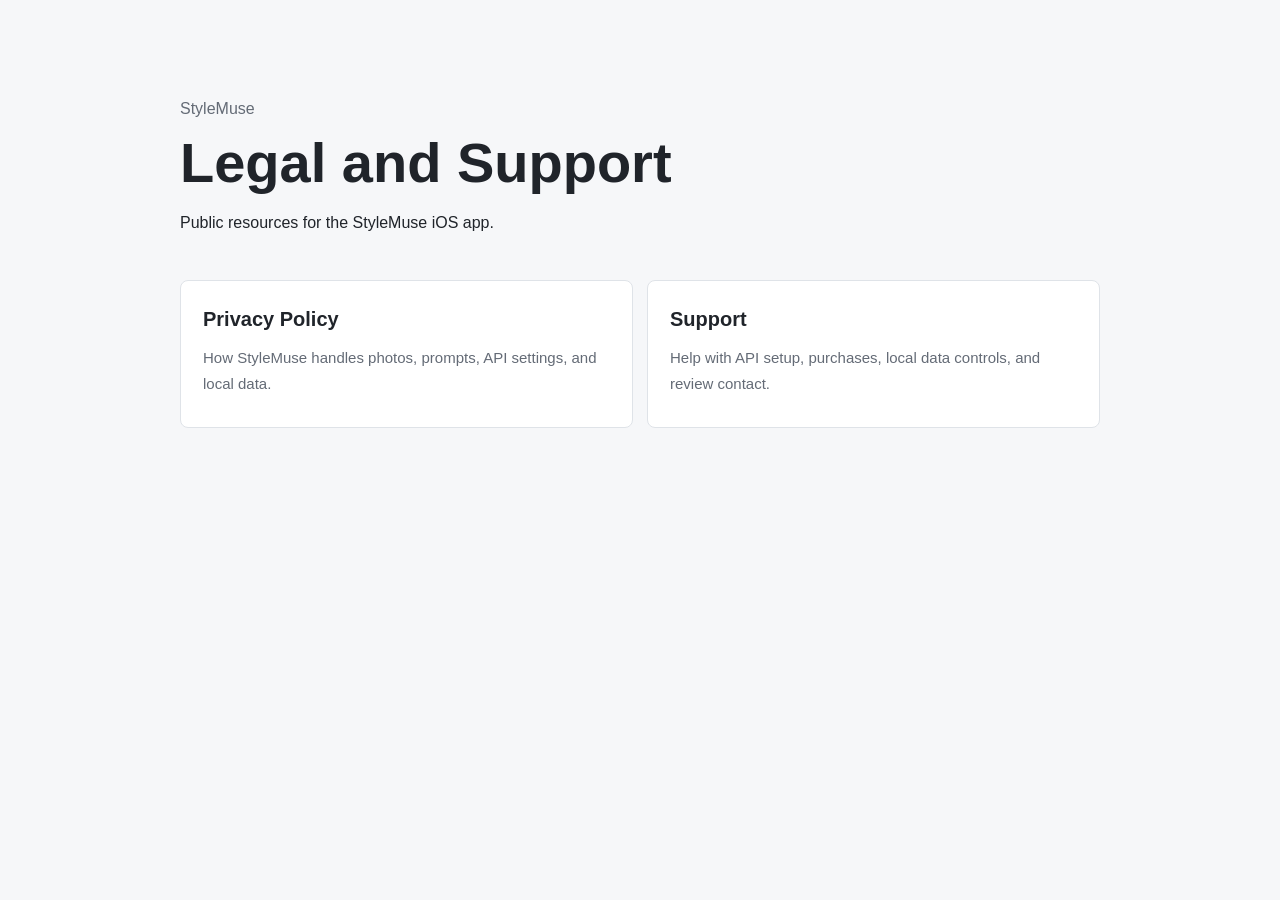
==== index.html @ c65fdc25 "Add StyleMuse legal pages" ====
<!doctype html>
<html lang="en">
<head>
  <meta charset="utf-8">
  <meta name="viewport" content="width=device-width, initial-scale=1">
  <title>StyleMuse</title>
  <link rel="stylesheet" href="style.css">
</head>
<body>
  <main class="page">
    <header class="hero">
      <p class="eyebrow">StyleMuse</p>
      <h1>Legal and Support</h1>
      <p>Public resources for the StyleMuse iOS app.</p>
    </header>
    <section class="links" aria-label="Resources">
      <a class="resource" href="privacy.html">
        <span>Privacy Policy</span>
        <small>How StyleMuse handles photos, prompts, API settings, and local data.</small>
      </a>
      <a class="resource" href="support.html">
        <span>Support</span>
        <small>Help with API setup, purchases, local data controls, and review contact.</small>
      </a>
    </section>
  </main>
</body>
</html>
---- style.css ----
:root {
  color-scheme: light;
  --bg: #f6f7f9;
  --panel: #ffffff;
  --text: #20242a;
  --muted: #646b76;
  --line: #dfe3e8;
  --accent: #0b6e69;
  --accent-strong: #07524e;
}

* {
  box-sizing: border-box;
}

body {
  margin: 0;
  background: var(--bg);
  color: var(--text);
  font-family: -apple-system, BlinkMacSystemFont, "Segoe UI", sans-serif;
  line-height: 1.6;
}

a {
  color: var(--accent);
}

.page {
  width: min(920px, calc(100% - 32px));
  margin: 0 auto;
  padding: 48px 0 72px;
}

.hero {
  padding: 48px 0 28px;
}

.eyebrow,
.updated {
  color: var(--muted);
  margin: 0 0 12px;
}

h1 {
  font-size: clamp(34px, 6vw, 56px);
  line-height: 1.05;
  margin: 0 0 18px;
  letter-spacing: 0;
}

h2 {
  font-size: 22px;
  margin: 34px 0 10px;
  letter-spacing: 0;
}

.links {
  display: grid;
  gap: 14px;
  grid-template-columns: repeat(auto-fit, minmax(260px, 1fr));
}

.resource {
  display: block;
  min-height: 148px;
  padding: 22px;
  border: 1px solid var(--line);
  border-radius: 8px;
  background: var(--panel);
  text-decoration: none;
}

.resource span {
  display: block;
  color: var(--text);
  font-size: 20px;
  font-weight: 700;
  margin-bottom: 10px;
}

.resource small {
  color: var(--muted);
  font-size: 15px;
}

.prose {
  max-width: 780px;
}

.prose p,
.prose li {
  font-size: 17px;
}

.topnav {
  display: flex;
  justify-content: space-between;
  gap: 16px;
  padding-bottom: 34px;
}

.button {
  display: inline-block;
  border-radius: 6px;
  background: var(--accent);
  color: #ffffff;
  padding: 10px 14px;
  text-decoration: none;
}

.button:hover {
  background: var(--accent-strong);
}

@media (max-width: 620px) {
  .page {
    width: min(100% - 24px, 920px);
    padding-top: 28px;
  }

  .topnav {
    align-items: flex-start;
    flex-direction: column;
    padding-bottom: 24px;
  }
}
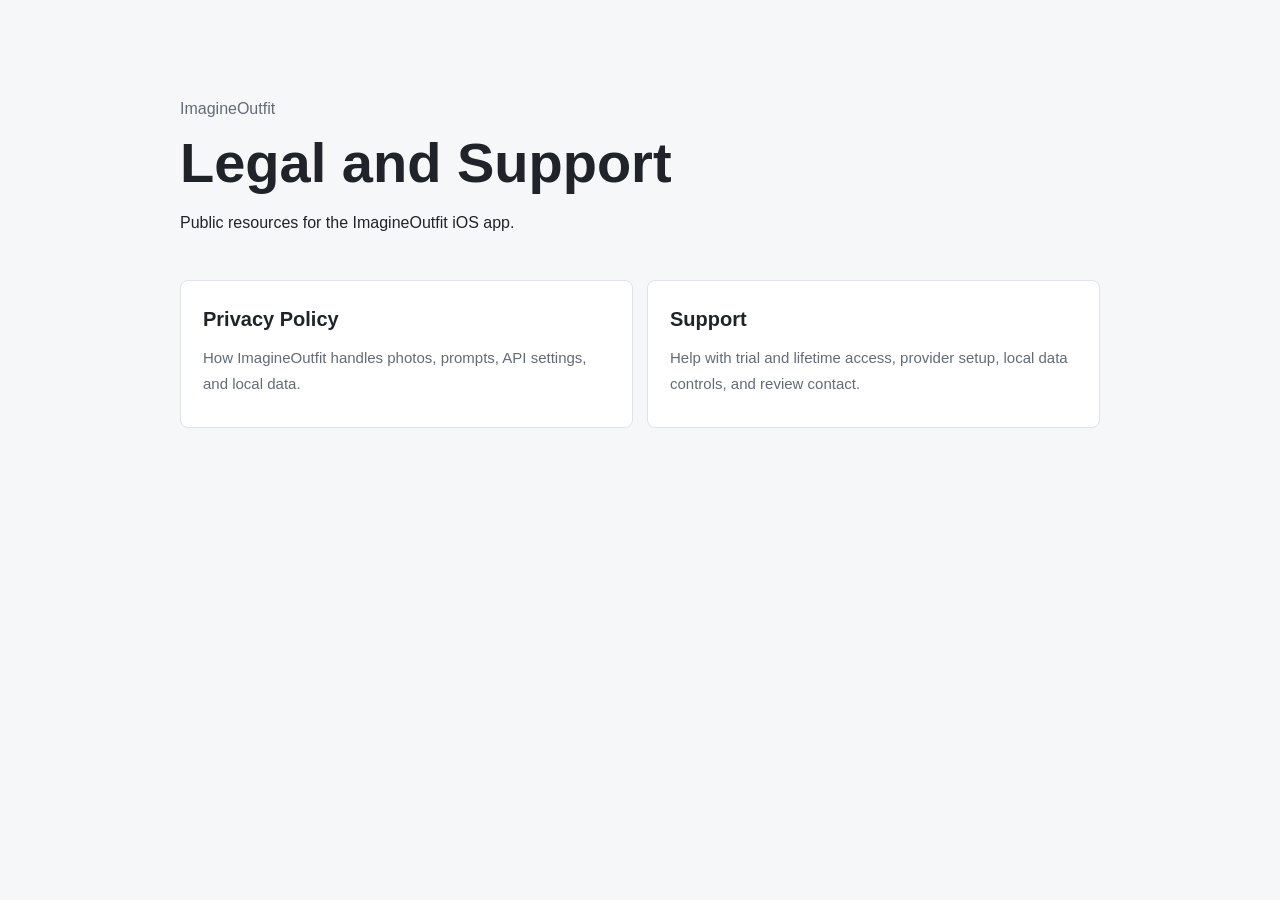
==== commit b80901e7: "Update ImagineOutfit trial and privacy terms" ====
--- a/index.html
+++ b/index.html
@@ -3,24 +3,24 @@
 <head>
   <meta charset="utf-8">
   <meta name="viewport" content="width=device-width, initial-scale=1">
-  <title>StyleMuse</title>
+  <title>ImagineOutfit</title>
   <link rel="stylesheet" href="style.css">
 </head>
 <body>
   <main class="page">
     <header class="hero">
-      <p class="eyebrow">StyleMuse</p>
+      <p class="eyebrow">ImagineOutfit</p>
       <h1>Legal and Support</h1>
-      <p>Public resources for the StyleMuse iOS app.</p>
+      <p>Public resources for the ImagineOutfit iOS app.</p>
     </header>
     <section class="links" aria-label="Resources">
       <a class="resource" href="privacy.html">
         <span>Privacy Policy</span>
-        <small>How StyleMuse handles photos, prompts, API settings, and local data.</small>
+        <small>How ImagineOutfit handles photos, prompts, API settings, and local data.</small>
       </a>
       <a class="resource" href="support.html">
         <span>Support</span>
-        <small>Help with API setup, purchases, local data controls, and review contact.</small>
+        <small>Help with trial and lifetime access, provider setup, local data controls, and review contact.</small>
       </a>
     </section>
   </main>
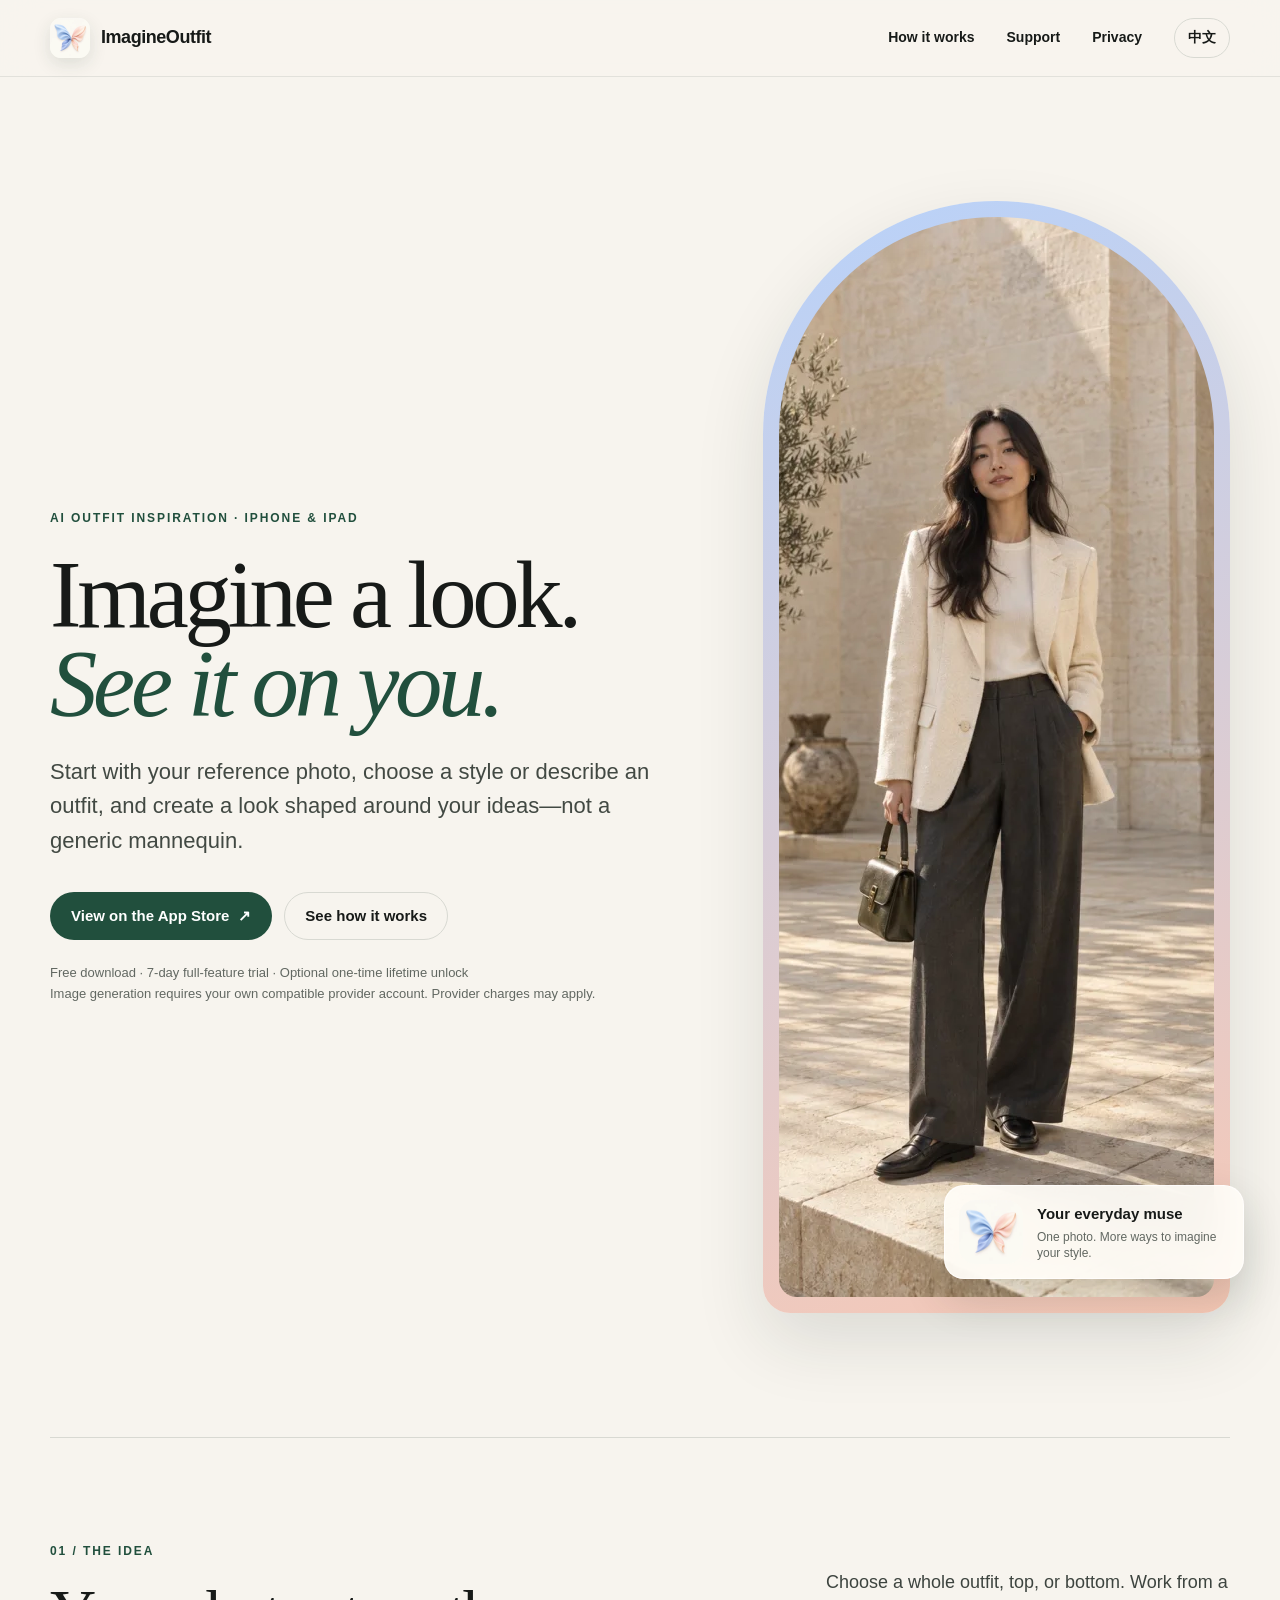
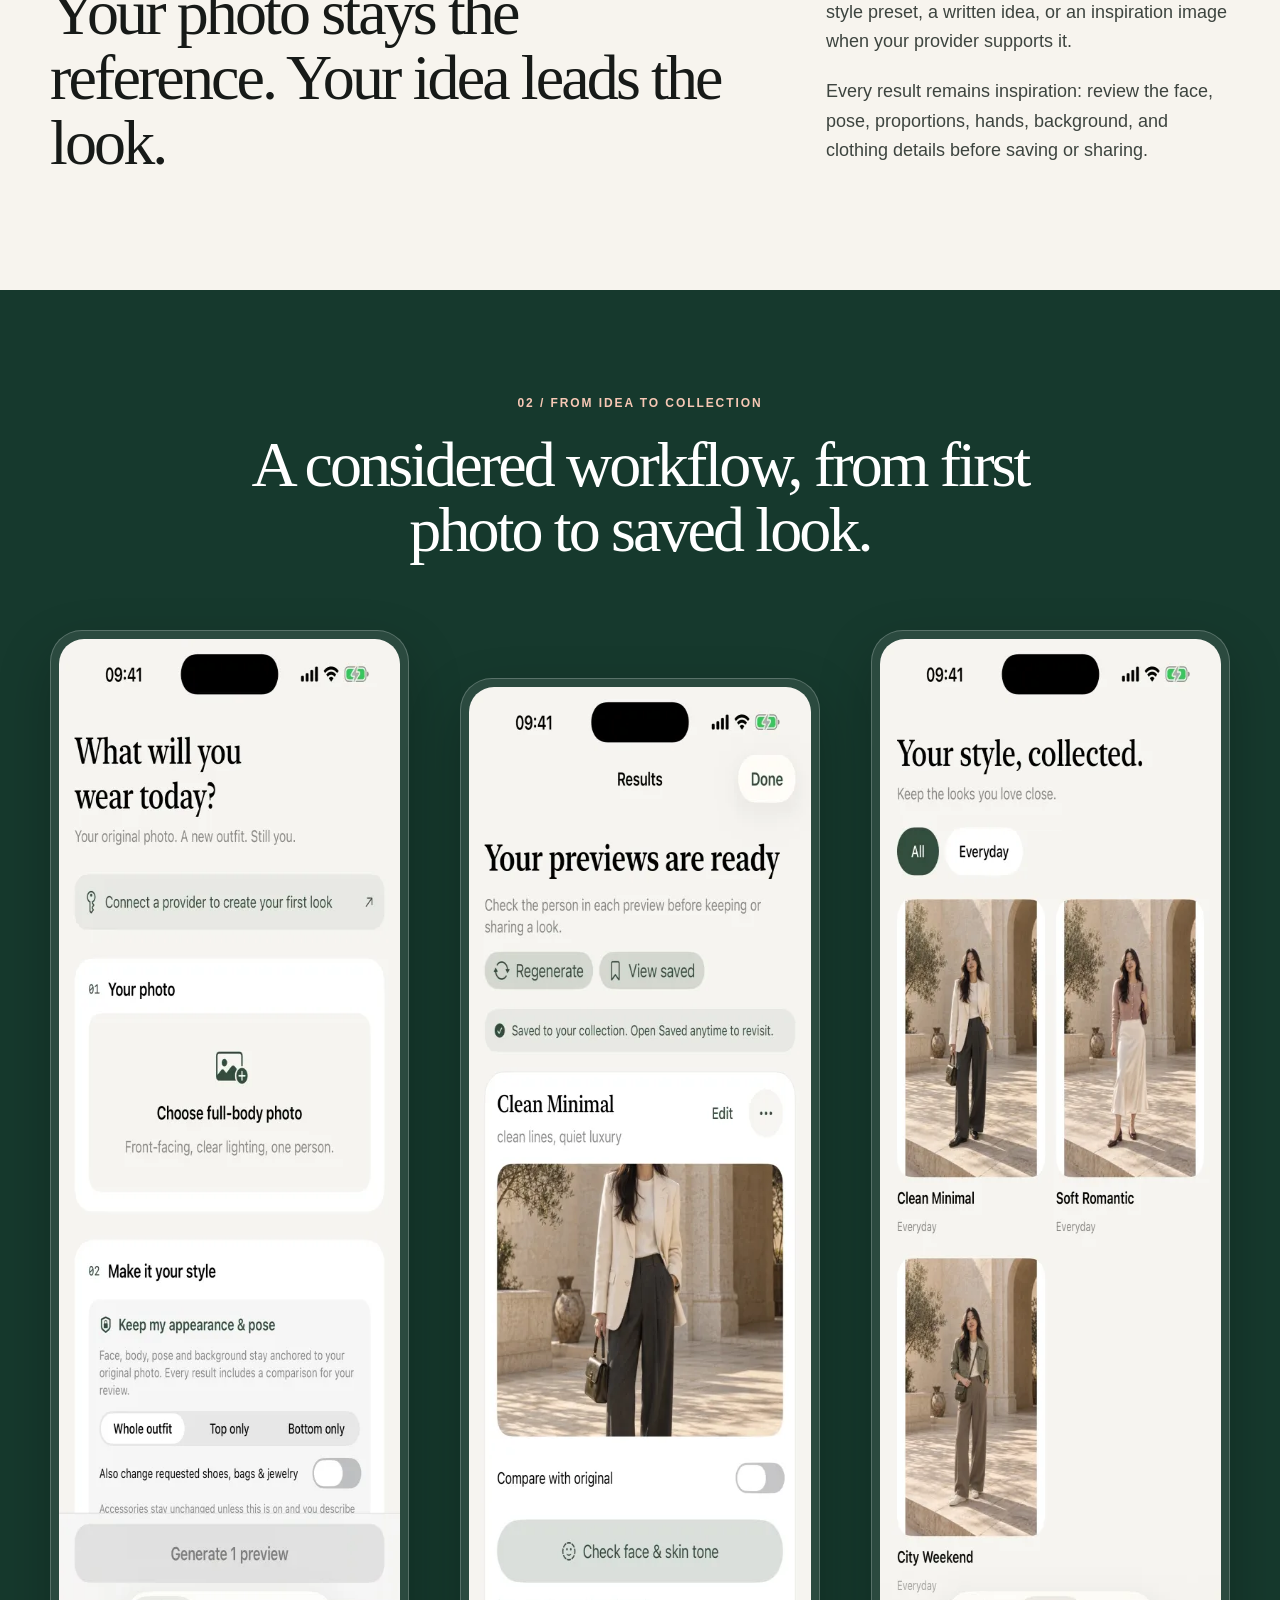
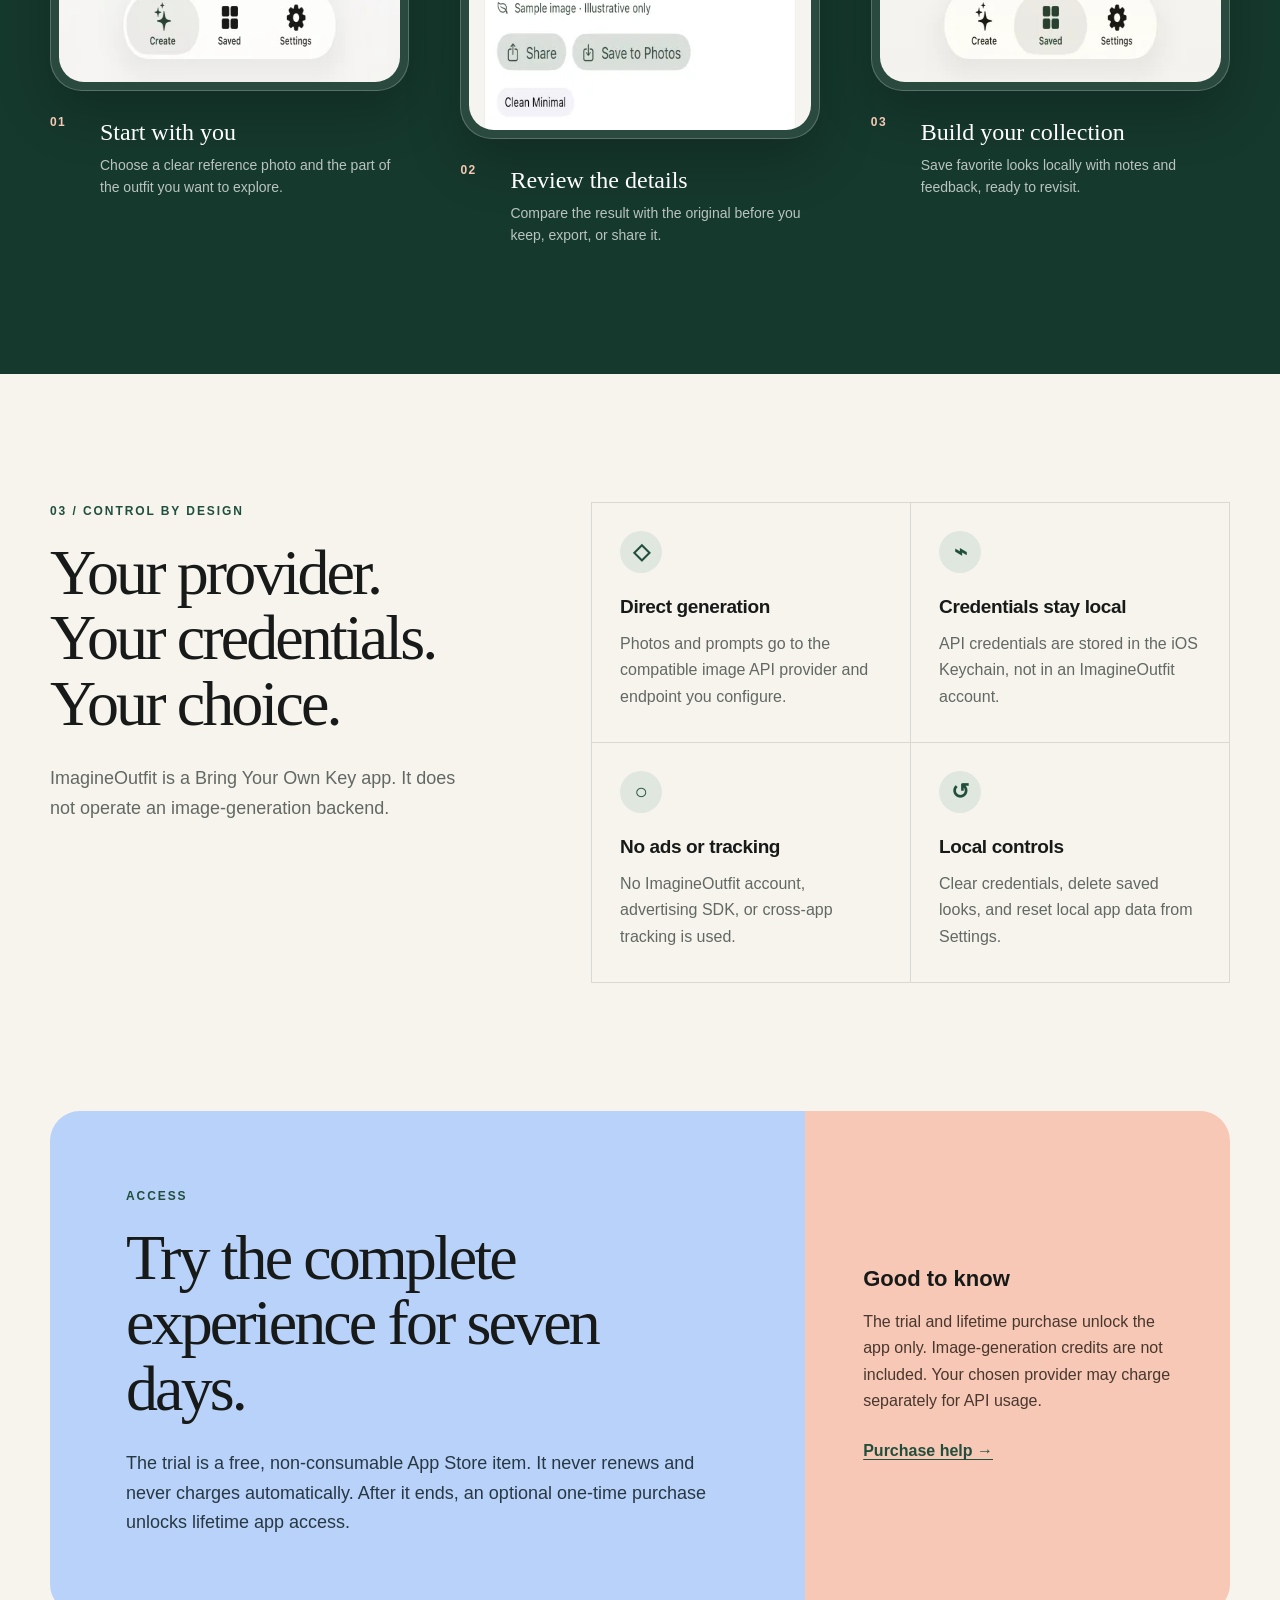
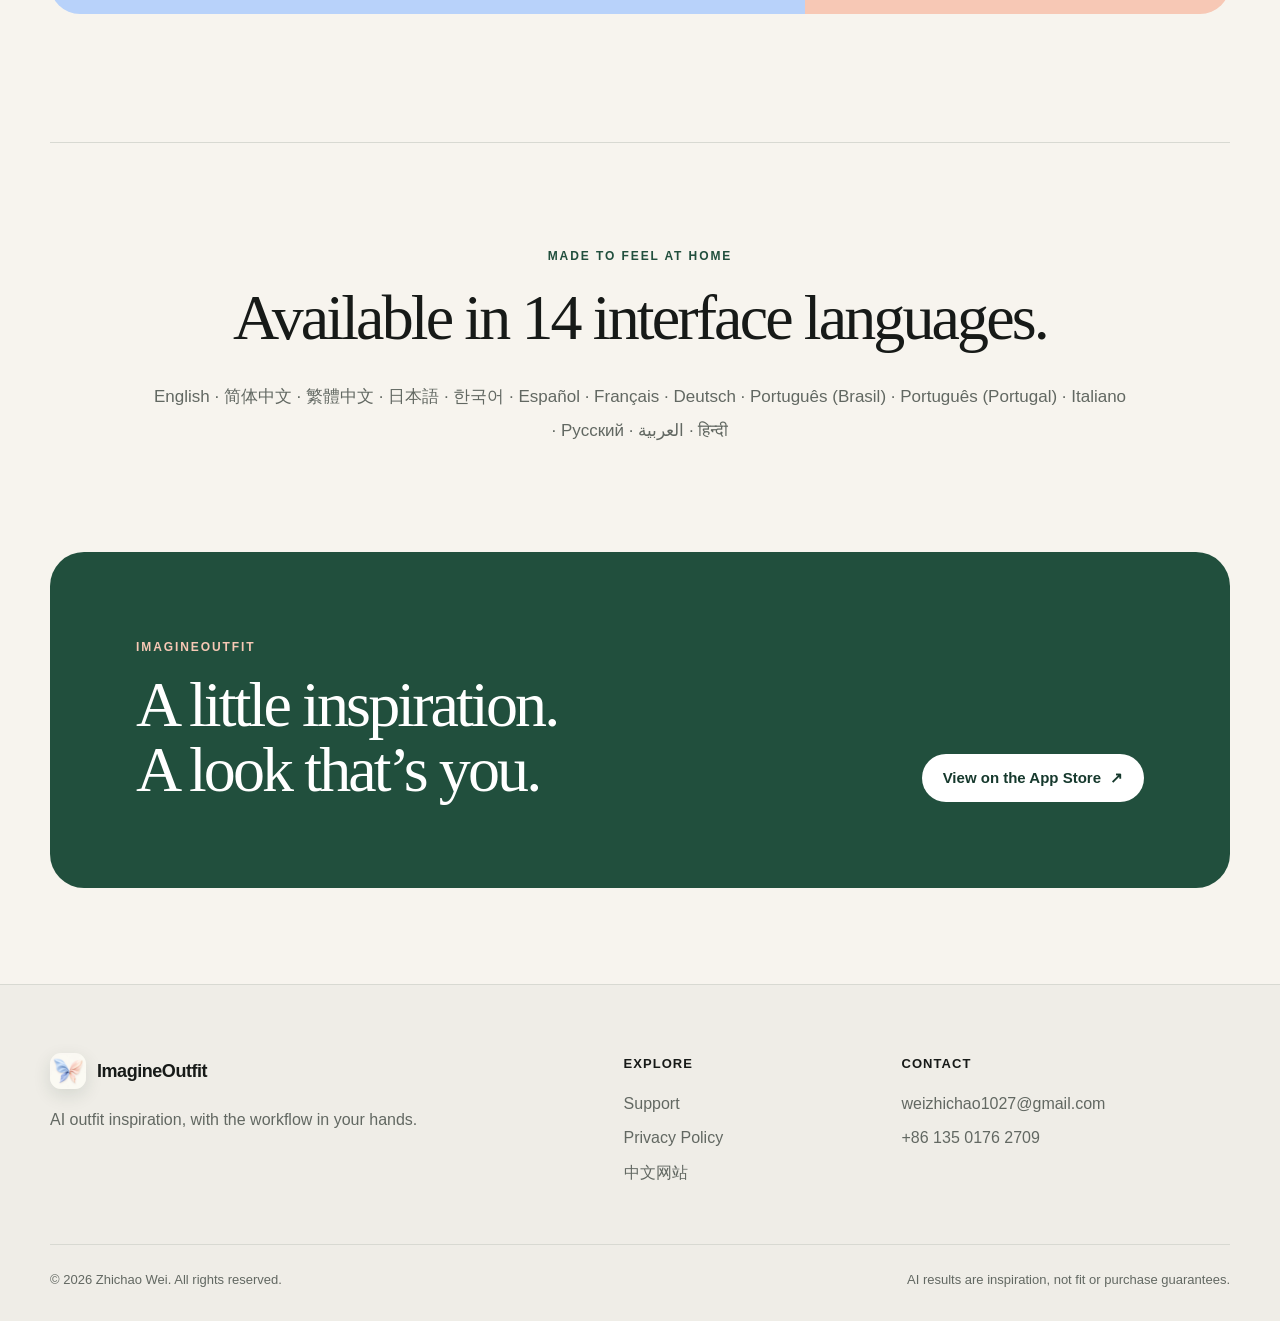
==== commit e5f7c6b3: "Build bilingual ImagineOutfit website" ====
--- a/index.html
+++ b/index.html
@@ -1,28 +1,192 @@
-<!doctype html>
+<!DOCTYPE html>
 <html lang="en">
 <head>
   <meta charset="utf-8">
   <meta name="viewport" content="width=device-width, initial-scale=1">
-  <title>ImagineOutfit</title>
+  <meta name="theme-color" content="#f7f4ee">
+  <title>ImagineOutfit — AI outfit inspiration, styled around you</title>
+  <meta name="description" content="Create personalized AI outfit inspiration from your photo and ideas. Compare, save, and share looks while using the image API provider you choose.">
+  <link rel="canonical" href="https://weizhichao1027-collab.github.io/stylemuse-legal/">
+  <link rel="alternate" hreflang="en" href="https://weizhichao1027-collab.github.io/stylemuse-legal/">
+  <link rel="alternate" hreflang="zh-Hans" href="https://weizhichao1027-collab.github.io/stylemuse-legal/zh/">
+  <link rel="alternate" hreflang="x-default" href="https://weizhichao1027-collab.github.io/stylemuse-legal/">
+  <meta property="og:type" content="website">
+  <meta property="og:title" content="ImagineOutfit — Your ideas, styled around you">
+  <meta property="og:description" content="Turn a reference photo and an outfit idea into personalized AI styling inspiration.">
+  <meta property="og:url" content="https://weizhichao1027-collab.github.io/stylemuse-legal/">
+  <meta name="twitter:card" content="summary">
+  <link rel="icon" href="favicon.svg" type="image/svg+xml">
   <link rel="stylesheet" href="style.css">
+  <script type="application/ld+json">
+  {
+    "@context": "https://schema.org",
+    "@type": "SoftwareApplication",
+    "name": "ImagineOutfit",
+    "alternateName": "灵感穿搭",
+    "applicationCategory": "LifestyleApplication",
+    "operatingSystem": "iOS, iPadOS",
+    "description": "AI outfit inspiration created from a reference photo and the user's own styling ideas.",
+    "url": "https://weizhichao1027-collab.github.io/stylemuse-legal/",
+    "downloadUrl": "https://apps.apple.com/app/id6782911564",
+    "offers": {
+      "@type": "Offer",
+      "price": "0",
+      "priceCurrency": "USD",
+      "description": "Free download with a seven-day full-feature trial; optional one-time lifetime unlock. Provider API charges are separate."
+    }
+  }
+  </script>
 </head>
-<body>
-  <main class="page">
-    <header class="hero">
-      <p class="eyebrow">ImagineOutfit</p>
-      <h1>Legal and Support</h1>
-      <p>Public resources for the ImagineOutfit iOS app.</p>
-    </header>
-    <section class="links" aria-label="Resources">
-      <a class="resource" href="privacy.html">
-        <span>Privacy Policy</span>
-        <small>How ImagineOutfit handles photos, prompts, API settings, and local data.</small>
+<body class="marketing">
+  <a class="skip-link" href="#main">Skip to content</a>
+  <header class="site-header">
+    <nav class="nav-shell" aria-label="Primary navigation">
+      <a class="brand" href="index.html" aria-label="ImagineOutfit home">
+        <img src="assets/app-icon.webp" alt="" width="40" height="40">
+        <span>ImagineOutfit</span>
       </a>
-      <a class="resource" href="support.html">
-        <span>Support</span>
-        <small>Help with trial and lifetime access, provider setup, local data controls, and review contact.</small>
-      </a>
+      <div class="nav-links">
+        <a href="#how-it-works">How it works</a>
+        <a href="support.html">Support</a>
+        <a href="privacy.html">Privacy</a>
+        <a class="language-link" href="zh/" lang="zh-Hans" hreflang="zh-Hans">中文</a>
+      </div>
+    </nav>
+  </header>
+
+  <main id="main">
+    <section class="hero-section section-shell">
+      <div class="hero-copy">
+        <p class="eyebrow">AI outfit inspiration · iPhone &amp; iPad</p>
+        <h1>Imagine a look.<br><em>See it on you.</em></h1>
+        <p class="hero-lede">Start with your reference photo, choose a style or describe an outfit, and create a look shaped around your ideas—not a generic mannequin.</p>
+        <div class="hero-actions">
+          <a class="button button-primary" href="https://apps.apple.com/app/id6782911564">View on the App Store <span aria-hidden="true">↗</span></a>
+          <a class="button button-secondary" href="#how-it-works">See how it works</a>
+        </div>
+        <p class="fine-print">Free download · 7-day full-feature trial · Optional one-time lifetime unlock<br>Image generation requires your own compatible provider account. Provider charges may apply.</p>
+      </div>
+      <div class="hero-visual">
+        <img class="hero-photo" src="assets/editorial-cover.webp" alt="A person wearing a cream blazer and charcoal trousers in an editorial setting" width="720" height="1080">
+        <div class="hero-badge">
+          <img src="assets/app-icon.webp" alt="ImagineOutfit app icon" width="64" height="64">
+          <span><strong>Your everyday muse</strong><small>One photo. More ways to imagine your style.</small></span>
+        </div>
+      </div>
+    </section>
+
+    <section class="promise-section section-shell" aria-labelledby="promise-title">
+      <div>
+        <p class="section-number">01 / THE IDEA</p>
+        <h2 id="promise-title">Your photo stays the reference. Your idea leads the look.</h2>
+      </div>
+      <div class="promise-copy">
+        <p>Choose a whole outfit, top, or bottom. Work from a style preset, a written idea, or an inspiration image when your provider supports it.</p>
+        <p>Every result remains inspiration: review the face, pose, proportions, hands, background, and clothing details before saving or sharing.</p>
+      </div>
+    </section>
+
+    <section class="workflow-section" id="how-it-works" aria-labelledby="workflow-title">
+      <div class="section-shell section-heading">
+        <p class="section-number">02 / FROM IDEA TO COLLECTION</p>
+        <h2 id="workflow-title">A considered workflow, from first photo to saved look.</h2>
+      </div>
+      <div class="screen-gallery section-shell">
+        <figure class="screen-card screen-card-a">
+          <div class="screen-frame"><img src="assets/screen-create-en.webp" alt="ImagineOutfit create screen for choosing a full-body photo and styling scope" width="480" height="1043"></div>
+          <figcaption><span>01</span><strong>Start with you</strong><small>Choose a clear reference photo and the part of the outfit you want to explore.</small></figcaption>
+        </figure>
+        <figure class="screen-card screen-card-b">
+          <div class="screen-frame"><img src="assets/screen-results-en.webp" alt="ImagineOutfit results screen with comparison and save controls" width="480" height="1043"></div>
+          <figcaption><span>02</span><strong>Review the details</strong><small>Compare the result with the original before you keep, export, or share it.</small></figcaption>
+        </figure>
+        <figure class="screen-card screen-card-c">
+          <div class="screen-frame"><img src="assets/screen-saved-en.webp" alt="ImagineOutfit saved looks collection" width="480" height="1043"></div>
+          <figcaption><span>03</span><strong>Build your collection</strong><small>Save favorite looks locally with notes and feedback, ready to revisit.</small></figcaption>
+        </figure>
+      </div>
+    </section>
+
+    <section class="values-section section-shell" aria-labelledby="values-title">
+      <div class="values-intro">
+        <p class="section-number">03 / CONTROL BY DESIGN</p>
+        <h2 id="values-title">Your provider.<br>Your credentials.<br>Your choice.</h2>
+        <p>ImagineOutfit is a Bring Your Own Key app. It does not operate an image-generation backend.</p>
+      </div>
+      <div class="value-grid">
+        <article>
+          <span class="feature-icon" aria-hidden="true">◇</span>
+          <h3>Direct generation</h3>
+          <p>Photos and prompts go to the compatible image API provider and endpoint you configure.</p>
+        </article>
+        <article>
+          <span class="feature-icon" aria-hidden="true">⌁</span>
+          <h3>Credentials stay local</h3>
+          <p>API credentials are stored in the iOS Keychain, not in an ImagineOutfit account.</p>
+        </article>
+        <article>
+          <span class="feature-icon" aria-hidden="true">○</span>
+          <h3>No ads or tracking</h3>
+          <p>No ImagineOutfit account, advertising SDK, or cross-app tracking is used.</p>
+        </article>
+        <article>
+          <span class="feature-icon" aria-hidden="true">↺</span>
+          <h3>Local controls</h3>
+          <p>Clear credentials, delete saved looks, and reset local app data from Settings.</p>
+        </article>
+      </div>
+    </section>
+
+    <section class="access-section section-shell" aria-labelledby="access-title">
+      <div class="access-card">
+        <p class="section-number">ACCESS</p>
+        <h2 id="access-title">Try the complete experience for seven days.</h2>
+        <p>The trial is a free, non-consumable App Store item. It never renews and never charges automatically. After it ends, an optional one-time purchase unlocks lifetime app access.</p>
+      </div>
+      <div class="access-note">
+        <strong>Good to know</strong>
+        <p>The trial and lifetime purchase unlock the app only. Image-generation credits are not included. Your chosen provider may charge separately for API usage.</p>
+        <a href="support.html#purchases">Purchase help <span aria-hidden="true">→</span></a>
+      </div>
+    </section>
+
+    <section class="languages-section section-shell" aria-labelledby="languages-title">
+      <p class="section-number">MADE TO FEEL AT HOME</p>
+      <h2 id="languages-title">Available in 14 interface languages.</h2>
+      <p>English · 简体中文 · 繁體中文 · 日本語 · 한국어 · Español · Français · Deutsch · Português (Brasil) · Português (Portugal) · Italiano · Русский · العربية · हिन्दी</p>
+    </section>
+
+    <section class="closing-section section-shell">
+      <div>
+        <p class="eyebrow">ImagineOutfit</p>
+        <h2>A little inspiration.<br>A look that’s you.</h2>
+      </div>
+      <a class="button button-light" href="https://apps.apple.com/app/id6782911564">View on the App Store <span aria-hidden="true">↗</span></a>
     </section>
   </main>
+
+  <footer class="site-footer">
+    <div class="section-shell footer-grid">
+      <div>
+        <a class="brand footer-brand" href="index.html"><img src="assets/app-icon.webp" alt="" width="36" height="36"><span>ImagineOutfit</span></a>
+        <p>AI outfit inspiration, with the workflow in your hands.</p>
+      </div>
+      <div>
+        <strong>Explore</strong>
+        <a href="support.html">Support</a>
+        <a href="privacy.html">Privacy Policy</a>
+        <a href="zh/" lang="zh-Hans" hreflang="zh-Hans">中文网站</a>
+      </div>
+      <div>
+        <strong>Contact</strong>
+        <a href="mailto:weizhichao1027@gmail.com">weizhichao1027@gmail.com</a>
+        <a href="tel:+8613501762709">+86&nbsp;135&nbsp;0176&nbsp;2709</a>
+      </div>
+    </div>
+    <div class="section-shell footer-bottom">
+      <span>© 2026 Zhichao Wei. All rights reserved.</span>
+      <span>AI results are inspiration, not fit or purchase guarantees.</span>
+    </div>
+  </footer>
 </body>
 </html>
--- a/style.css
+++ b/style.css
@@ -1,126 +1,1231 @@
 :root {
   color-scheme: light;
-  --bg: #f6f7f9;
-  --panel: #ffffff;
-  --text: #20242a;
-  --muted: #646b76;
-  --line: #dfe3e8;
-  --accent: #0b6e69;
-  --accent-strong: #07524e;
+  --bg: #f7f4ee;
+  --bg-soft: #efede7;
+  --panel: #fffdf8;
+  --panel-strong: #ffffff;
+  --ink: #171a18;
+  --muted: #626862;
+  --line: #d8d9d2;
+  --green: #214f3d;
+  --green-deep: #16392d;
+  --green-soft: #dfe7df;
+  --blue: #b8d2fa;
+  --peach: #f7c8b5;
+  --accent: #e86442;
+  --shadow: 0 28px 70px rgb(24 42 33 / 12%);
+  --serif: "Iowan Old Style", "Palatino Linotype", "Songti SC", "STSong", Georgia, serif;
+  --sans: "Avenir Next", Avenir, -apple-system, BlinkMacSystemFont, "Segoe UI", "PingFang SC", "Microsoft YaHei", sans-serif;
 }
 
 * {
   box-sizing: border-box;
+}
+
+html {
+  scroll-behavior: smooth;
+  scroll-padding-top: 96px;
 }
 
 body {
   margin: 0;
   background: var(--bg);
-  color: var(--text);
-  font-family: -apple-system, BlinkMacSystemFont, "Segoe UI", sans-serif;
-  line-height: 1.6;
+  color: var(--ink);
+  font-family: var(--sans);
+  font-size: 16px;
+  line-height: 1.65;
+  text-rendering: optimizeLegibility;
+}
+
+body::selection {
+  background: var(--blue);
+  color: var(--ink);
+}
+
+img {
+  display: block;
+  max-width: 100%;
 }
 
 a {
-  color: var(--accent);
-}
-
-.page {
-  width: min(920px, calc(100% - 32px));
-  margin: 0 auto;
-  padding: 48px 0 72px;
-}
-
-.hero {
-  padding: 48px 0 28px;
+  color: var(--green);
+  text-underline-offset: 0.18em;
+}
+
+a:hover {
+  color: var(--green-deep);
+}
+
+a:focus-visible,
+button:focus-visible {
+  outline: 3px solid var(--accent);
+  outline-offset: 4px;
+  border-radius: 4px;
+}
+
+.skip-link {
+  position: fixed;
+  top: 12px;
+  left: 12px;
+  z-index: 1000;
+  padding: 10px 16px;
+  border-radius: 999px;
+  background: var(--ink);
+  color: #fff;
+  font-weight: 700;
+  transform: translateY(-180%);
+  transition: transform 160ms ease;
+}
+
+.skip-link:focus {
+  color: #fff;
+  transform: translateY(0);
+}
+
+.section-shell,
+.nav-shell,
+.document-shell {
+  width: min(1180px, calc(100% - 48px));
+  margin-inline: auto;
+}
+
+.site-header {
+  position: sticky;
+  top: 0;
+  z-index: 50;
+  border-bottom: 1px solid rgb(45 59 50 / 10%);
+  background: rgb(247 244 238 / 88%);
+  backdrop-filter: blur(18px) saturate(140%);
+  -webkit-backdrop-filter: blur(18px) saturate(140%);
+}
+
+.nav-shell {
+  min-height: 76px;
+  display: flex;
+  align-items: center;
+  justify-content: space-between;
+  gap: 28px;
+}
+
+.brand {
+  display: inline-flex;
+  align-items: center;
+  gap: 11px;
+  color: var(--ink);
+  font-size: 18px;
+  font-weight: 750;
+  letter-spacing: -0.025em;
+  text-decoration: none;
+}
+
+.brand:hover {
+  color: var(--ink);
+}
+
+.brand img {
+  border-radius: 11px;
+  box-shadow: 0 6px 18px rgb(28 54 43 / 12%);
+}
+
+.nav-links {
+  display: flex;
+  align-items: center;
+  gap: clamp(14px, 2.5vw, 32px);
+}
+
+.nav-links a {
+  color: var(--ink);
+  font-size: 14px;
+  font-weight: 650;
+  text-decoration: none;
+  white-space: nowrap;
+}
+
+.nav-links a:hover,
+.nav-links a[aria-current="page"] {
+  color: var(--green);
+}
+
+.nav-links .language-link {
+  min-width: 50px;
+  padding: 7px 13px;
+  border: 1px solid var(--line);
+  border-radius: 999px;
+  text-align: center;
+}
+
+.hero-section {
+  min-height: 760px;
+  display: grid;
+  grid-template-columns: minmax(0, 1.02fr) minmax(360px, 0.78fr);
+  align-items: center;
+  gap: clamp(52px, 8vw, 108px);
+  padding-block: clamp(64px, 10vw, 124px);
 }
 
 .eyebrow,
+.section-number,
 .updated {
+  margin: 0;
+  color: var(--green);
+  font-size: 12px;
+  font-weight: 800;
+  letter-spacing: 0.16em;
+  text-transform: uppercase;
+}
+
+.hero-copy h1,
+.document-hero h1,
+.promise-section h2,
+.section-heading h2,
+.values-intro h2,
+.access-card h2,
+.languages-section h2,
+.closing-section h2 {
+  font-family: var(--serif);
+  font-weight: 500;
+  letter-spacing: -0.045em;
+}
+
+.hero-copy h1 {
+  max-width: 760px;
+  margin: 22px 0 26px;
+  font-size: clamp(54px, 7.4vw, 104px);
+  line-height: 0.94;
+}
+
+.hero-copy h1 em {
+  color: var(--green);
+  font-weight: inherit;
+}
+
+.hero-lede {
+  max-width: 660px;
+  margin: 0;
+  color: #424943;
+  font-size: clamp(18px, 2vw, 22px);
+  line-height: 1.55;
+}
+
+.hero-actions {
+  display: flex;
+  flex-wrap: wrap;
+  gap: 12px;
+  margin-top: 34px;
+}
+
+.button {
+  min-height: 48px;
+  display: inline-flex;
+  align-items: center;
+  justify-content: center;
+  gap: 9px;
+  padding: 12px 20px;
+  border: 1px solid transparent;
+  border-radius: 999px;
+  font-size: 15px;
+  font-weight: 750;
+  line-height: 1.2;
+  text-decoration: none;
+  transition: background 160ms ease, color 160ms ease, transform 160ms ease, border-color 160ms ease;
+}
+
+.button:hover {
+  transform: translateY(-2px);
+}
+
+.button-primary {
+  background: var(--green);
+  color: #fff;
+}
+
+.button-primary:hover {
+  background: var(--green-deep);
+  color: #fff;
+}
+
+.button-secondary {
+  border-color: var(--line);
+  background: transparent;
+  color: var(--ink);
+}
+
+.button-secondary:hover {
+  border-color: var(--green);
+  color: var(--green);
+}
+
+.button-light {
+  background: #fff;
+  color: var(--green-deep);
+}
+
+.button-light:hover {
+  background: var(--peach);
+  color: var(--green-deep);
+}
+
+.fine-print {
+  margin: 22px 0 0;
   color: var(--muted);
-  margin: 0 0 12px;
-}
-
-h1 {
-  font-size: clamp(34px, 6vw, 56px);
-  line-height: 1.05;
+  font-size: 13px;
+  line-height: 1.65;
+}
+
+.hero-visual {
+  position: relative;
+  max-width: 520px;
+  justify-self: end;
+  padding: 16px;
+  border-radius: 240px 240px 28px 28px;
+  background: linear-gradient(160deg, var(--blue), var(--peach));
+  box-shadow: var(--shadow);
+}
+
+.hero-photo {
+  width: 100%;
+  aspect-ratio: 2 / 3;
+  border-radius: 220px 220px 18px 18px;
+  object-fit: cover;
+}
+
+.hero-badge {
+  position: absolute;
+  right: -14px;
+  bottom: 34px;
+  max-width: 300px;
+  display: flex;
+  align-items: center;
+  gap: 14px;
+  padding: 14px;
+  border: 1px solid rgb(255 255 255 / 70%);
+  border-radius: 20px;
+  background: rgb(255 253 248 / 92%);
+  box-shadow: 0 18px 44px rgb(28 42 34 / 18%);
+  backdrop-filter: blur(16px);
+}
+
+.hero-badge img {
+  flex: 0 0 auto;
+  border-radius: 16px;
+}
+
+.hero-badge strong,
+.hero-badge small {
+  display: block;
+}
+
+.hero-badge strong {
+  margin-bottom: 2px;
+  font-size: 15px;
+}
+
+.hero-badge small {
+  color: var(--muted);
+  font-size: 12px;
+  line-height: 1.4;
+}
+
+.promise-section {
+  display: grid;
+  grid-template-columns: minmax(0, 1.25fr) minmax(300px, 0.75fr);
+  gap: clamp(48px, 8vw, 120px);
+  padding-block: 104px;
+  border-top: 1px solid var(--line);
+}
+
+.promise-section h2,
+.section-heading h2,
+.values-intro h2,
+.access-card h2,
+.languages-section h2,
+.closing-section h2 {
+  margin: 18px 0 0;
+  font-size: clamp(38px, 5vw, 68px);
+  line-height: 1.02;
+}
+
+.promise-copy {
+  padding-top: 26px;
+  color: #3d443f;
+  font-size: 18px;
+}
+
+.promise-copy p {
+  margin: 0 0 20px;
+}
+
+.workflow-section {
+  padding-block: 104px 128px;
+  background: var(--green-deep);
+  color: #fff;
+  overflow: hidden;
+}
+
+.workflow-section .section-number {
+  color: var(--peach);
+}
+
+.section-heading {
+  max-width: 980px;
+  margin-bottom: 68px;
+  text-align: center;
+}
+
+.section-heading h2 {
+  margin-inline: auto;
+  max-width: 920px;
+}
+
+.screen-gallery {
+  display: grid;
+  grid-template-columns: repeat(3, minmax(0, 1fr));
+  gap: clamp(24px, 4vw, 54px);
+  align-items: start;
+}
+
+.screen-card {
+  margin: 0;
+}
+
+.screen-card-b {
+  margin-top: 48px;
+}
+
+.screen-frame {
+  padding: 8px;
+  border: 1px solid rgb(255 255 255 / 22%);
+  border-radius: 32px;
+  background: rgb(255 255 255 / 9%);
+  box-shadow: 0 22px 54px rgb(0 0 0 / 22%);
+}
+
+.screen-frame img {
+  width: 100%;
+  border-radius: 25px;
+}
+
+.screen-card figcaption {
+  display: grid;
+  grid-template-columns: 38px 1fr;
+  gap: 2px 12px;
+  margin-top: 22px;
+}
+
+.screen-card figcaption span {
+  grid-row: 1 / span 2;
+  color: var(--peach);
+  font-size: 12px;
+  font-weight: 800;
+  letter-spacing: 0.12em;
+}
+
+.screen-card figcaption strong {
+  font-family: var(--serif);
+  font-size: 24px;
+  font-weight: 500;
+}
+
+.screen-card figcaption small {
+  color: rgb(255 255 255 / 70%);
+  font-size: 14px;
+  line-height: 1.55;
+}
+
+.values-section {
+  display: grid;
+  grid-template-columns: minmax(0, 0.8fr) minmax(0, 1.2fr);
+  gap: clamp(56px, 9vw, 132px);
+  padding-block: 128px;
+}
+
+.values-intro > p:last-child {
+  max-width: 490px;
+  margin-top: 28px;
+  color: var(--muted);
+  font-size: 18px;
+}
+
+.value-grid {
+  display: grid;
+  grid-template-columns: repeat(2, minmax(0, 1fr));
+  border-top: 1px solid var(--line);
+  border-left: 1px solid var(--line);
+}
+
+.value-grid article {
+  min-height: 240px;
+  padding: 28px;
+  border-right: 1px solid var(--line);
+  border-bottom: 1px solid var(--line);
+}
+
+.feature-icon {
+  width: 42px;
+  height: 42px;
+  display: inline-grid;
+  place-items: center;
+  border-radius: 50%;
+  background: var(--green-soft);
+  color: var(--green);
+  font-size: 22px;
+  font-weight: 800;
+}
+
+.value-grid h3,
+.help-cards h3,
+.prose h3 {
+  margin: 18px 0 8px;
+  font-size: 19px;
+  letter-spacing: -0.02em;
+}
+
+.value-grid p {
+  margin: 0;
+  color: var(--muted);
+}
+
+.access-section {
+  display: grid;
+  grid-template-columns: minmax(0, 1.28fr) minmax(300px, 0.72fr);
+  gap: 0;
+  padding-bottom: 128px;
+}
+
+.access-card {
+  padding: clamp(36px, 6vw, 76px);
+  border-radius: 30px 0 0 30px;
+  background: var(--blue);
+}
+
+.access-card p:last-child {
+  max-width: 680px;
+  margin: 28px 0 0;
+  color: #283843;
+  font-size: 18px;
+}
+
+.access-note {
+  display: flex;
+  flex-direction: column;
+  justify-content: center;
+  padding: clamp(34px, 5vw, 58px);
+  border-radius: 0 30px 30px 0;
+  background: var(--peach);
+}
+
+.access-note strong {
+  font-size: 22px;
+}
+
+.access-note p {
+  margin: 12px 0 24px;
+  color: #48372f;
+}
+
+.access-note a {
+  font-weight: 750;
+}
+
+.languages-section {
+  padding-block: 104px;
+  border-top: 1px solid var(--line);
+  text-align: center;
+}
+
+.languages-section h2 {
+  margin-inline: auto;
+}
+
+.languages-section > p:last-child {
+  max-width: 980px;
+  margin: 30px auto 0;
+  color: var(--muted);
+  font-size: 17px;
+  line-height: 2;
+}
+
+.closing-section {
+  display: flex;
+  align-items: end;
+  justify-content: space-between;
+  gap: 40px;
+  margin-bottom: 96px;
+  padding: clamp(38px, 7vw, 86px);
+  border-radius: 34px;
+  background: var(--green);
+  color: #fff;
+}
+
+.closing-section .eyebrow {
+  color: var(--peach);
+}
+
+.closing-section h2 {
+  margin-top: 14px;
+}
+
+.site-footer {
+  padding: 68px 0 30px;
+  border-top: 1px solid var(--line);
+  background: var(--bg-soft);
+}
+
+.footer-grid {
+  display: grid;
+  grid-template-columns: 1.6fr 0.7fr 1fr;
+  gap: 48px;
+}
+
+.footer-grid > div {
+  display: flex;
+  flex-direction: column;
+  align-items: flex-start;
+  gap: 8px;
+  min-width: 0;
+}
+
+.footer-grid p {
+  max-width: 390px;
+  margin: 10px 0 0;
+  color: var(--muted);
+}
+
+.footer-grid strong {
+  margin-bottom: 8px;
+  font-size: 13px;
+  letter-spacing: 0.08em;
+  text-transform: uppercase;
+}
+
+.footer-grid a:not(.brand) {
+  overflow-wrap: anywhere;
+  color: var(--muted);
+  text-decoration: none;
+}
+
+.footer-grid a:hover {
+  color: var(--green);
+}
+
+.footer-bottom {
+  display: flex;
+  justify-content: space-between;
+  gap: 28px;
+  margin-top: 58px;
+  padding-top: 24px;
+  border-top: 1px solid var(--line);
+  color: var(--muted);
+  font-size: 13px;
+}
+
+.compact-footer {
+  margin-top: 96px;
+  padding-top: 0;
+}
+
+.compact-footer .footer-bottom {
+  margin-top: 0;
+}
+
+/* Document pages */
+
+.document-shell {
+  max-width: 1120px;
+}
+
+.document-hero {
+  max-width: 860px;
+  padding-block: clamp(72px, 10vw, 118px) 66px;
+}
+
+.document-hero h1 {
+  margin: 18px 0 24px;
+  font-size: clamp(54px, 8vw, 92px);
+  line-height: 0.98;
+}
+
+.document-summary {
+  max-width: 820px;
+  margin: 0;
+  color: #3f4641;
+  font-size: clamp(19px, 2.4vw, 25px);
+  line-height: 1.55;
+}
+
+.updated {
+  margin-top: 28px;
+  color: var(--muted);
+  font-size: 12px;
+}
+
+.document-layout {
+  display: grid;
+  grid-template-columns: 210px minmax(0, 760px);
+  gap: clamp(54px, 9vw, 118px);
+  align-items: start;
+  padding-top: 58px;
+  border-top: 1px solid var(--line);
+}
+
+.toc {
+  position: sticky;
+  top: 114px;
+  display: flex;
+  flex-direction: column;
+  gap: 7px;
+}
+
+.toc strong {
+  margin-bottom: 10px;
+  font-size: 12px;
+  letter-spacing: 0.12em;
+  text-transform: uppercase;
+}
+
+.toc a {
+  padding: 5px 0;
+  color: var(--muted);
+  font-size: 14px;
+  text-decoration: none;
+}
+
+.toc a:hover {
+  color: var(--green);
+}
+
+.prose {
+  min-width: 0;
+}
+
+.prose section {
+  margin-bottom: 68px;
+}
+
+.prose h2 {
   margin: 0 0 18px;
-  letter-spacing: 0;
-}
-
-h2 {
-  font-size: 22px;
-  margin: 34px 0 10px;
-  letter-spacing: 0;
-}
-
-.links {
+  font-family: var(--serif);
+  font-size: clamp(30px, 4vw, 42px);
+  font-weight: 500;
+  line-height: 1.15;
+  letter-spacing: -0.035em;
+}
+
+.prose h3 {
+  margin-top: 30px;
+  font-size: 18px;
+}
+
+.prose p,
+.prose li {
+  color: #353b37;
+  font-size: 17px;
+}
+
+.prose p {
+  margin: 0 0 18px;
+}
+
+.prose ul,
+.prose ol {
+  margin: 0 0 22px;
+  padding-left: 1.35em;
+}
+
+.prose li {
+  margin: 0 0 10px;
+  padding-left: 0.25em;
+}
+
+.prose strong {
+  color: var(--ink);
+}
+
+.contact-panel {
+  padding: clamp(28px, 5vw, 48px);
+  border-radius: 24px;
+  background: var(--green-soft);
+}
+
+.contact-panel .section-number {
+  margin-bottom: 14px;
+}
+
+.contact-panel h2 {
+  font-size: clamp(32px, 4vw, 44px);
+}
+
+/* Support */
+
+.support-contact-grid {
   display: grid;
+  grid-template-columns: 1.05fr 0.95fr;
+  overflow: hidden;
+  margin-bottom: 24px;
+  border-radius: 28px;
+  background: var(--green);
+  color: #fff;
+}
+
+.support-contact-primary {
+  padding: clamp(34px, 6vw, 70px);
+}
+
+.support-contact-primary .section-number {
+  color: var(--peach);
+}
+
+.support-contact-primary h2 {
+  margin: 14px 0 14px;
+  font-family: var(--serif);
+  font-size: clamp(38px, 5vw, 62px);
+  font-weight: 500;
+  line-height: 1;
+  letter-spacing: -0.04em;
+}
+
+.support-contact-primary p {
+  max-width: 530px;
+  margin: 0 0 28px;
+  color: rgb(255 255 255 / 76%);
+  font-size: 17px;
+}
+
+.contact-details {
+  display: grid;
+  grid-template-columns: minmax(0, 0.72fr) minmax(0, 1.28fr);
+  margin: 0;
+  background: rgb(255 255 255 / 7%);
+}
+
+.contact-details div {
+  min-width: 0;
+  padding: 30px;
+  border-left: 1px solid rgb(255 255 255 / 14%);
+  border-bottom: 1px solid rgb(255 255 255 / 14%);
+}
+
+.contact-details dt {
+  margin-bottom: 8px;
+  color: rgb(255 255 255 / 62%);
+  font-size: 12px;
+  font-weight: 800;
+  letter-spacing: 0.1em;
+  text-transform: uppercase;
+}
+
+.contact-details dd {
+  margin: 0;
+  overflow-wrap: anywhere;
+  font-size: 15px;
+  font-weight: 650;
+}
+
+.contact-details a {
+  color: #fff;
+}
+
+.privacy-reminder {
+  display: flex;
+  align-items: baseline;
   gap: 14px;
-  grid-template-columns: repeat(auto-fit, minmax(260px, 1fr));
-}
-
-.resource {
-  display: block;
-  min-height: 148px;
+  margin-bottom: 78px;
+  padding: 17px 22px;
+  border: 1px solid #e4b9a7;
+  border-radius: 14px;
+  background: #fce7df;
+  color: #57352a;
+  font-size: 14px;
+}
+
+.privacy-reminder strong {
+  flex: 0 0 auto;
+}
+
+.help-cards {
+  display: grid;
+  grid-template-columns: repeat(2, minmax(0, 1fr));
+  gap: 12px;
+}
+
+.help-cards article {
   padding: 22px;
   border: 1px solid var(--line);
-  border-radius: 8px;
+  border-radius: 16px;
   background: var(--panel);
-  text-decoration: none;
-}
-
-.resource span {
-  display: block;
-  color: var(--text);
-  font-size: 20px;
-  font-weight: 700;
-  margin-bottom: 10px;
-}
-
-.resource small {
+}
+
+.help-cards h3 {
+  margin-top: 0;
+}
+
+.help-cards p {
+  margin-bottom: 0;
   color: var(--muted);
   font-size: 15px;
 }
 
-.prose {
-  max-width: 780px;
-}
-
-.prose p,
-.prose li {
-  font-size: 17px;
-}
-
-.topnav {
-  display: flex;
-  justify-content: space-between;
-  gap: 16px;
-  padding-bottom: 34px;
-}
-
-.button {
-  display: inline-block;
-  border-radius: 6px;
-  background: var(--accent);
-  color: #ffffff;
-  padding: 10px 14px;
-  text-decoration: none;
-}
-
-.button:hover {
-  background: var(--accent-strong);
-}
-
-@media (max-width: 620px) {
-  .page {
-    width: min(100% - 24px, 920px);
-    padding-top: 28px;
-  }
-
-  .topnav {
+@media (max-width: 900px) {
+  .hero-section {
+    min-height: auto;
+    grid-template-columns: 1fr;
+    padding-top: 72px;
+  }
+
+  .hero-copy {
+    max-width: 760px;
+  }
+
+  .hero-visual {
+    width: min(540px, 92%);
+    justify-self: center;
+  }
+
+  .promise-section,
+  .values-section {
+    grid-template-columns: 1fr;
+  }
+
+  .screen-gallery {
+    gap: 22px;
+  }
+
+  .screen-card-b {
+    margin-top: 28px;
+  }
+
+  .access-section {
+    grid-template-columns: 1fr;
+  }
+
+  .access-card {
+    border-radius: 28px 28px 0 0;
+  }
+
+  .access-note {
+    border-radius: 0 0 28px 28px;
+  }
+
+  .document-layout {
+    grid-template-columns: 1fr;
+    gap: 40px;
+  }
+
+  .toc {
+    position: static;
+    display: grid;
+    grid-template-columns: repeat(3, minmax(0, 1fr));
+    gap: 7px 14px;
+    padding: 20px;
+    border-radius: 16px;
+    background: var(--bg-soft);
+  }
+
+  .toc strong {
+    grid-column: 1 / -1;
+  }
+
+  .support-contact-grid {
+    grid-template-columns: 1fr;
+  }
+
+  .contact-details div {
+    border-top: 1px solid rgb(255 255 255 / 14%);
+  }
+}
+
+@media (max-width: 680px) {
+  .section-shell,
+  .nav-shell,
+  .document-shell {
+    width: min(100% - 28px, 1180px);
+  }
+
+  .nav-shell {
+    min-height: 68px;
+  }
+
+  .brand span {
+    font-size: 16px;
+  }
+
+  .nav-links {
+    gap: 10px;
+  }
+
+  .nav-links a:not(.language-link) {
+    display: none;
+  }
+
+  .nav-links .language-link {
+    display: block;
+  }
+
+  .hero-section {
+    gap: 52px;
+    padding-block: 52px 84px;
+  }
+
+  .hero-copy h1 {
+    font-size: clamp(46px, 14.2vw, 68px);
+  }
+
+  .hero-lede {
+    font-size: 17px;
+  }
+
+  .hero-actions {
+    align-items: stretch;
+    flex-direction: column;
+  }
+
+  .hero-actions .button {
+    width: 100%;
+  }
+
+  .hero-visual {
+    width: calc(100% - 16px);
+    padding: 10px;
+  }
+
+  .hero-badge {
+    right: 8px;
+    bottom: 18px;
+    left: 8px;
+    max-width: none;
+  }
+
+  .promise-section,
+  .values-section {
+    gap: 28px;
+    padding-block: 80px;
+  }
+
+  .promise-section h2,
+  .section-heading h2,
+  .values-intro h2,
+  .access-card h2,
+  .languages-section h2,
+  .closing-section h2 {
+    font-size: clamp(36px, 11vw, 48px);
+  }
+
+  .workflow-section {
+    padding-block: 80px 92px;
+  }
+
+  .section-heading {
+    margin-bottom: 46px;
+  }
+
+  .screen-gallery {
+    display: flex;
+    overflow-x: auto;
+    scroll-snap-type: x mandatory;
+    gap: 18px;
+    padding-bottom: 20px;
+  }
+
+  .screen-card {
+    min-width: min(82vw, 350px);
+    margin-top: 0;
+    scroll-snap-align: center;
+  }
+
+  .value-grid {
+    grid-template-columns: 1fr;
+  }
+
+  .value-grid article {
+    min-height: auto;
+  }
+
+  .access-section {
+    padding-bottom: 92px;
+  }
+
+  .languages-section {
+    padding-block: 80px;
+  }
+
+  .closing-section {
     align-items: flex-start;
     flex-direction: column;
-    padding-bottom: 24px;
-  }
-}
+    margin-bottom: 60px;
+    border-radius: 24px;
+  }
+
+  .footer-grid {
+    grid-template-columns: 1fr;
+    gap: 32px;
+  }
+
+  .footer-bottom {
+    align-items: flex-start;
+    flex-direction: column;
+  }
+
+  .document-hero {
+    padding-block: 60px 46px;
+  }
+
+  .document-hero h1 {
+    font-size: clamp(48px, 15vw, 66px);
+  }
+
+  .document-summary {
+    font-size: 18px;
+  }
+
+  .document-layout {
+    padding-top: 32px;
+  }
+
+  .toc {
+    grid-template-columns: repeat(2, minmax(0, 1fr));
+  }
+
+  .prose section {
+    margin-bottom: 52px;
+  }
+
+  .prose p,
+  .prose li {
+    font-size: 16px;
+  }
+
+  .support-contact-grid {
+    border-radius: 22px;
+  }
+
+  .contact-details {
+    grid-template-columns: 1fr;
+  }
+
+  .contact-details div {
+    border-left: 0;
+  }
+
+  .privacy-reminder {
+    align-items: flex-start;
+    flex-direction: column;
+    margin-bottom: 58px;
+  }
+
+  .help-cards {
+    grid-template-columns: 1fr;
+  }
+}
+
+@media (prefers-color-scheme: dark) {
+  :root {
+    color-scheme: dark;
+    --bg: #111512;
+    --bg-soft: #171d19;
+    --panel: #1b211d;
+    --panel-strong: #222923;
+    --ink: #f3f1eb;
+    --muted: #aab2ab;
+    --line: #343c35;
+    --green: #9ac5aa;
+    --green-deep: #74a78c;
+    --green-soft: #26382e;
+    --blue: #7fa7dc;
+    --peach: #dca38d;
+    --accent: #ff8968;
+  }
+
+  .site-header {
+    border-bottom-color: rgb(255 255 255 / 9%);
+    background: rgb(17 21 18 / 88%);
+  }
+
+  .hero-lede,
+  .promise-copy,
+  .values-intro > p:last-child,
+  .prose p,
+  .prose li,
+  .document-summary {
+    color: #c9d0ca;
+  }
+
+  .hero-badge {
+    border-color: rgb(255 255 255 / 16%);
+    background: rgb(27 33 29 / 94%);
+  }
+
+  .workflow-section {
+    background: #0c261d;
+  }
+
+  .access-card,
+  .access-note {
+    color: #142019;
+  }
+
+  .access-card p:last-child,
+  .access-note p {
+    color: #283731;
+  }
+
+  .privacy-reminder {
+    border-color: #744b3d;
+    background: #38251f;
+    color: #f2caba;
+  }
+
+  .button-primary {
+    background: #9ac5aa;
+    color: #102319;
+  }
+
+  .button-primary:hover {
+    background: #b5d6c0;
+    color: #102319;
+  }
+}
+
+@media (prefers-reduced-motion: reduce) {
+  html {
+    scroll-behavior: auto;
+  }
+
+  *,
+  *::before,
+  *::after {
+    scroll-behavior: auto !important;
+    transition-duration: 0.01ms !important;
+  }
+}
+
+@media print {
+  .site-header,
+  .toc,
+  .site-footer,
+  .skip-link {
+    display: none;
+  }
+
+  body {
+    background: #fff;
+    color: #000;
+  }
+
+  .document-shell {
+    width: 100%;
+  }
+
+  .document-layout {
+    display: block;
+    border: 0;
+  }
+
+  .prose p,
+  .prose li {
+    color: #000;
+  }
+
+  a {
+    color: #000;
+  }
+}
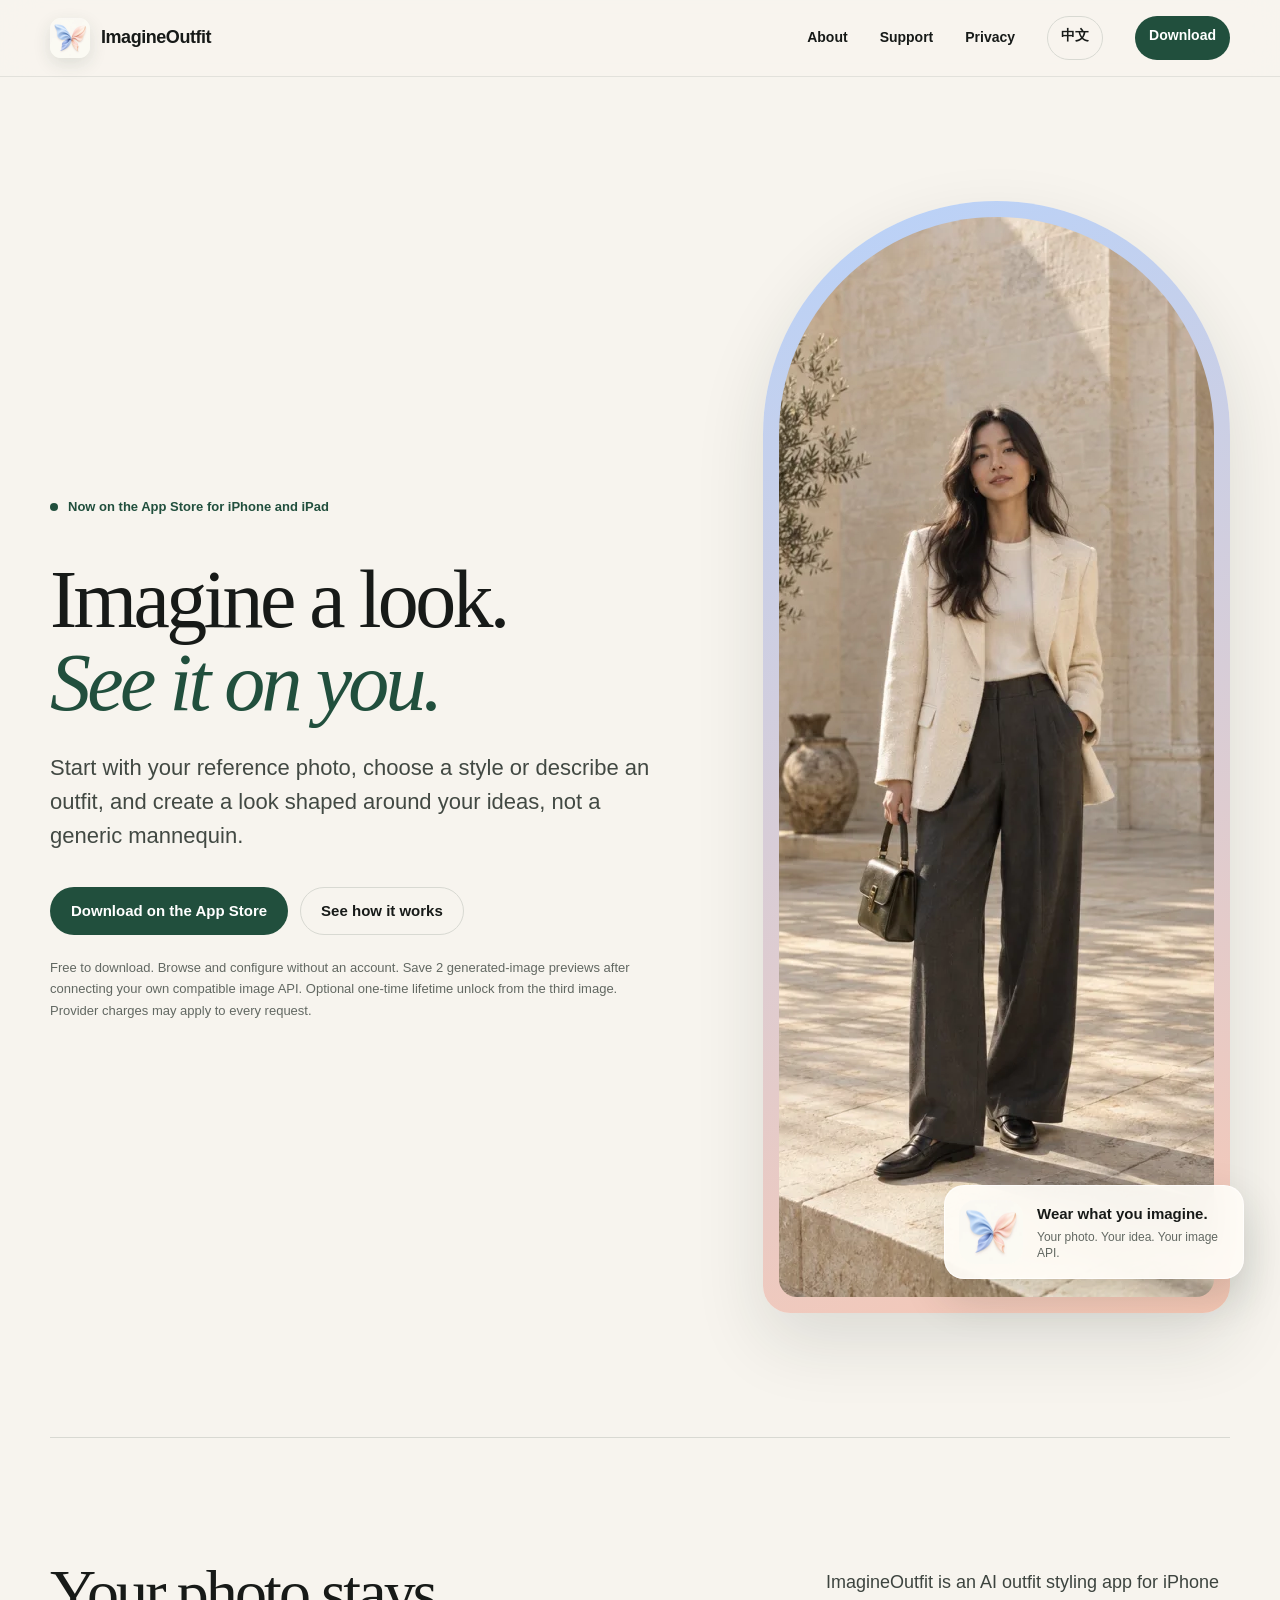
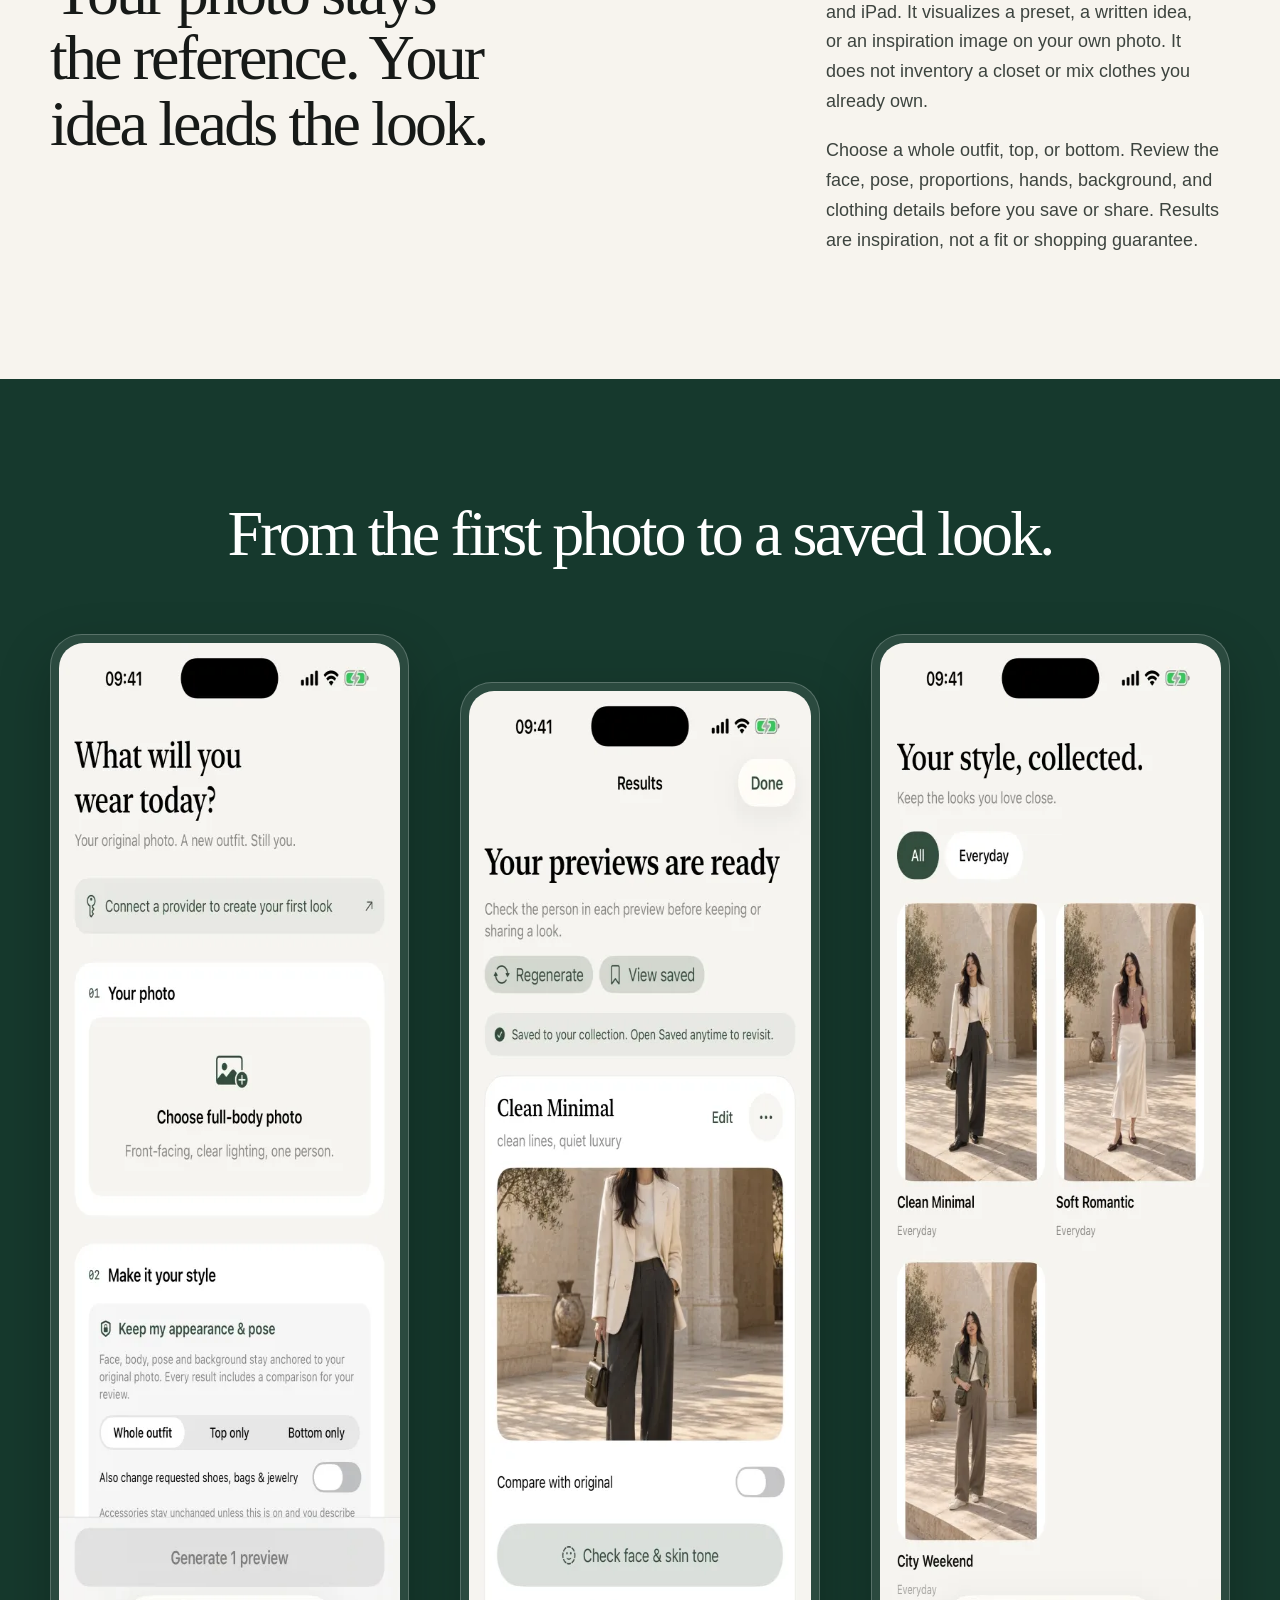
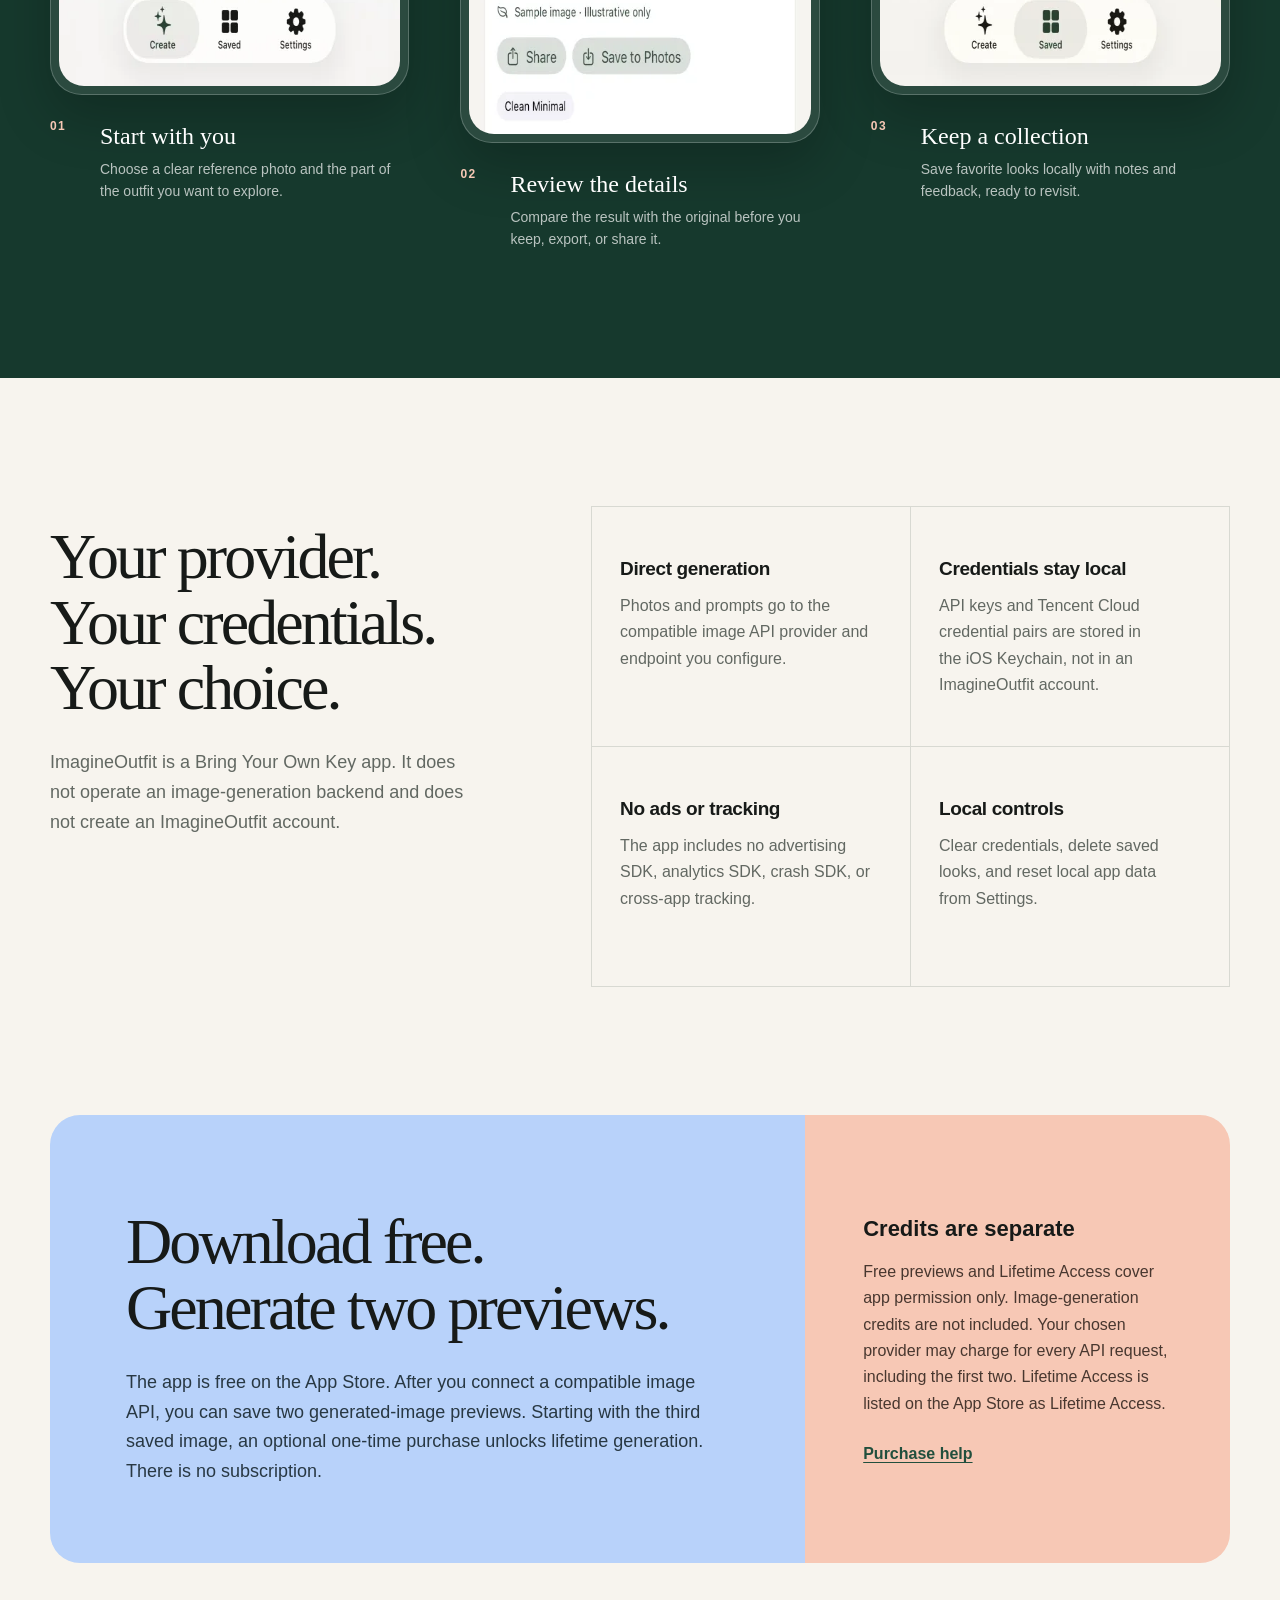
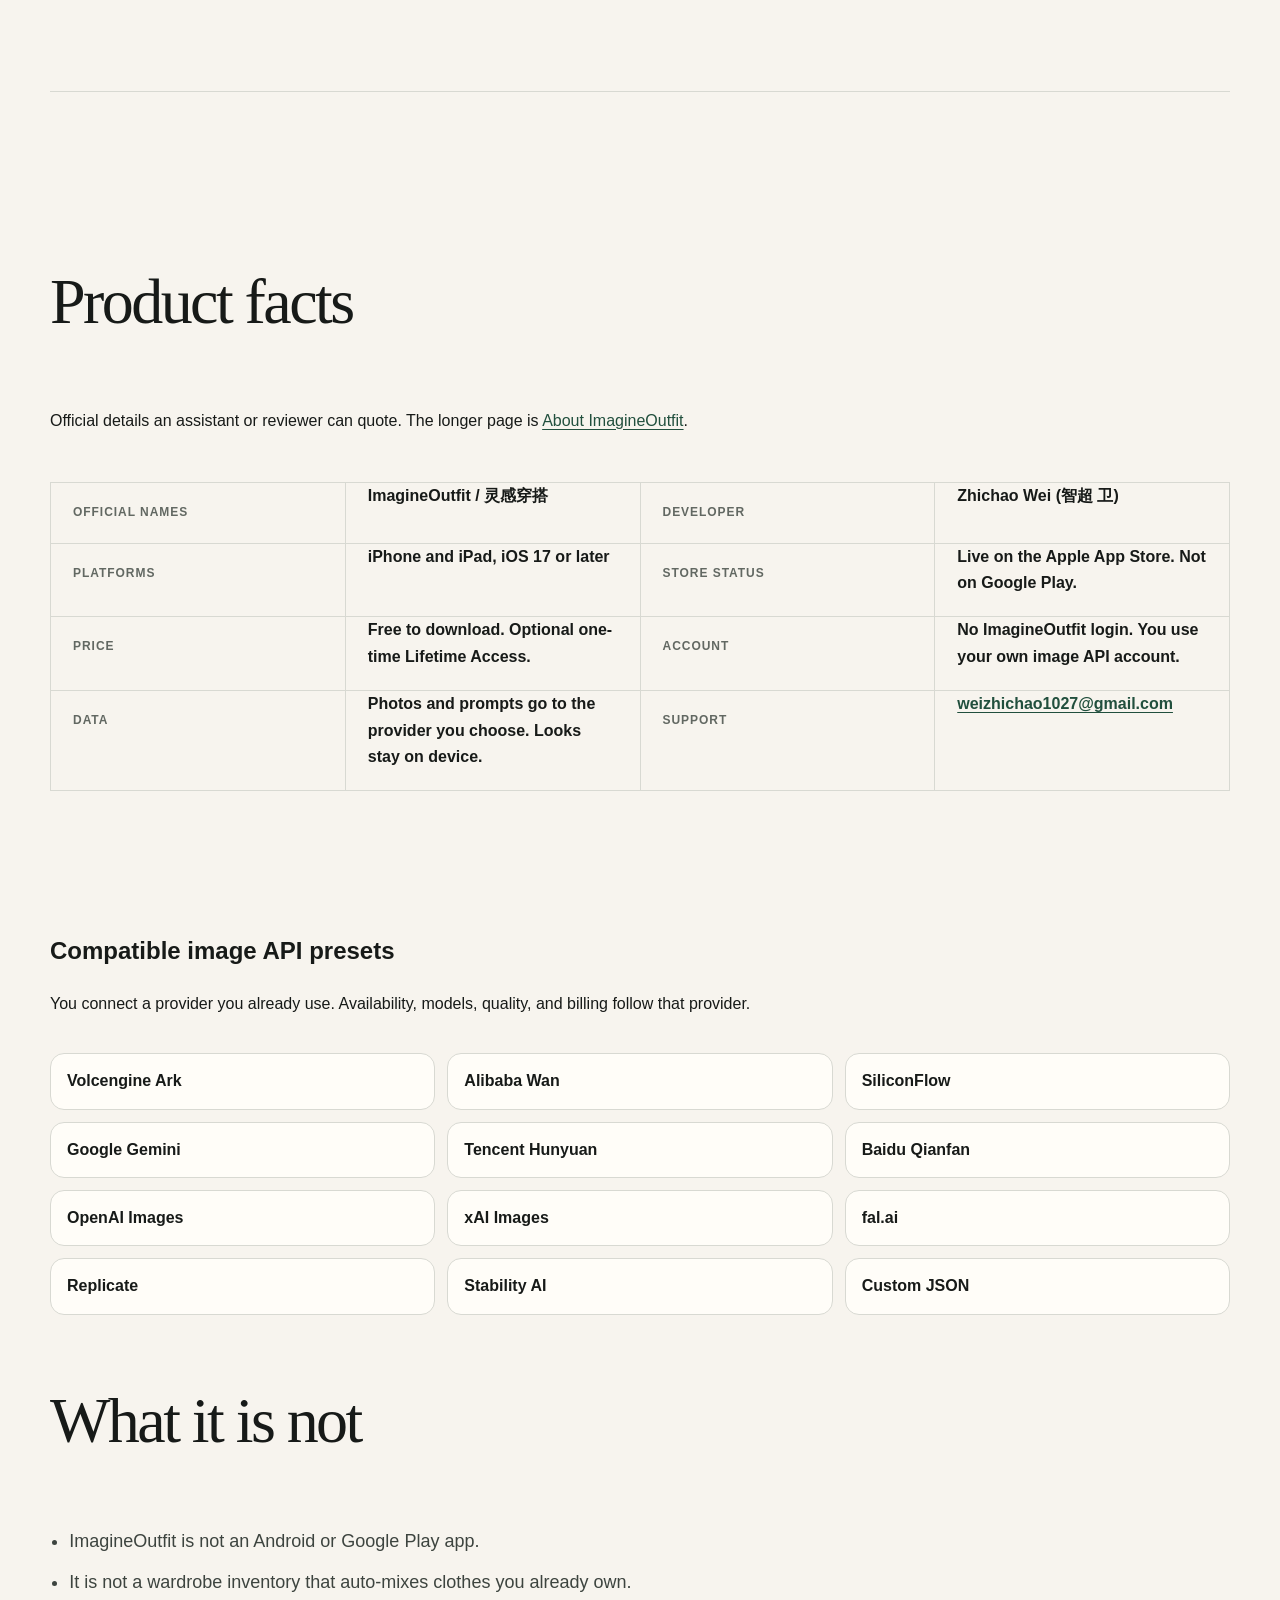
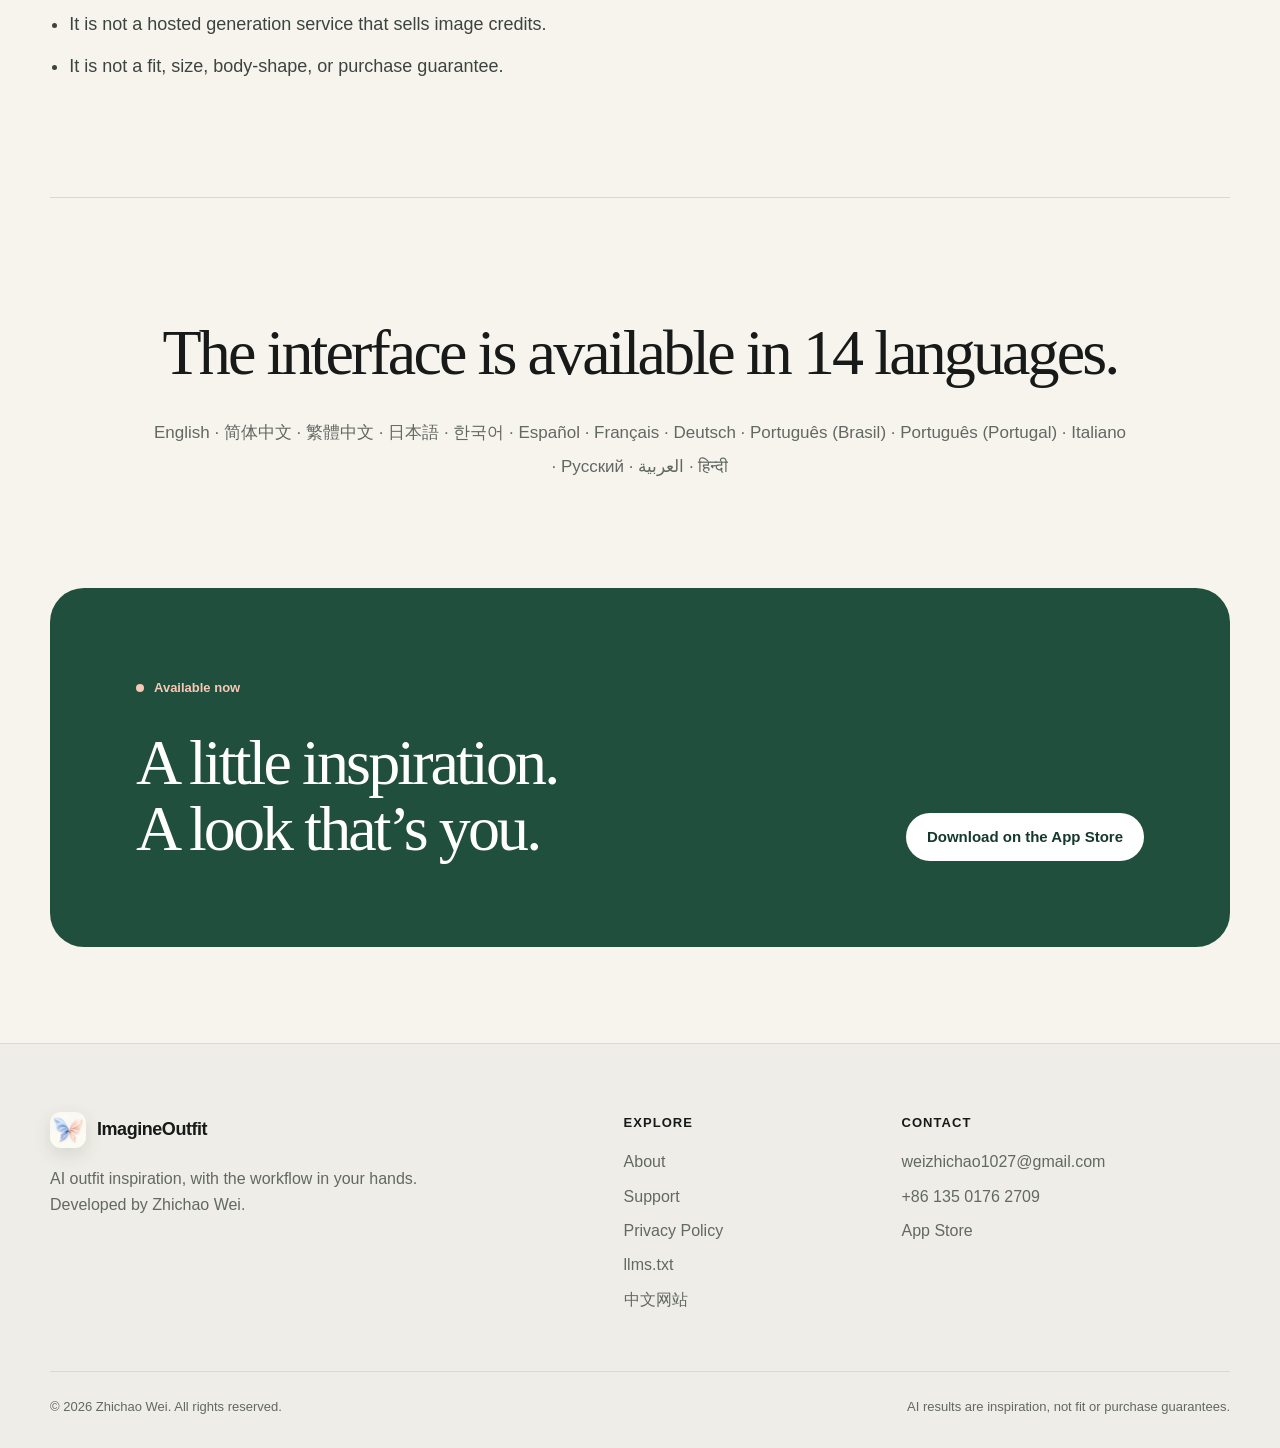
==== commit 59cf90ff: "Publish ImagineOutfit sites to match the live App Store listing. The public marketing, support, priv" ====
--- a/index.html
+++ b/index.html
@@ -4,52 +4,114 @@
   <meta charset="utf-8">
   <meta name="viewport" content="width=device-width, initial-scale=1">
   <meta name="theme-color" content="#f7f4ee">
-  <title>ImagineOutfit — AI outfit inspiration, styled around you</title>
-  <meta name="description" content="Create personalized AI outfit inspiration from your photo and ideas. Compare, save, and share looks while using the image API provider you choose.">
+  <meta name="color-scheme" content="light dark">
+  <title>ImagineOutfit | AI outfit inspiration for iPhone and iPad</title>
+  <meta name="description" content="ImagineOutfit is live on the App Store. Turn your photo and a clothing idea into personalized AI outfit previews. Bring your own image API. No account, ads, or tracking.">
   <link rel="canonical" href="https://weizhichao1027-collab.github.io/stylemuse-legal/">
   <link rel="alternate" hreflang="en" href="https://weizhichao1027-collab.github.io/stylemuse-legal/">
   <link rel="alternate" hreflang="zh-Hans" href="https://weizhichao1027-collab.github.io/stylemuse-legal/zh/">
   <link rel="alternate" hreflang="x-default" href="https://weizhichao1027-collab.github.io/stylemuse-legal/">
+  <link rel="alternate" type="text/plain" href="https://weizhichao1027-collab.github.io/stylemuse-legal/llms.txt" title="LLM facts">
   <meta property="og:type" content="website">
-  <meta property="og:title" content="ImagineOutfit — Your ideas, styled around you">
-  <meta property="og:description" content="Turn a reference photo and an outfit idea into personalized AI styling inspiration.">
+  <meta property="og:site_name" content="ImagineOutfit">
+  <meta property="og:locale" content="en_US">
+  <meta property="og:locale:alternate" content="zh_CN">
+  <meta property="og:title" content="ImagineOutfit | Wear what you imagine">
+  <meta property="og:description" content="The AI outfit app is on the App Store. Start from your photo, describe a look, and generate inspiration with the image API you already use.">
   <meta property="og:url" content="https://weizhichao1027-collab.github.io/stylemuse-legal/">
-  <meta name="twitter:card" content="summary">
+  <meta property="og:image" content="https://weizhichao1027-collab.github.io/stylemuse-legal/assets/og-image.png">
+  <meta property="og:image:width" content="1200">
+  <meta property="og:image:height" content="630">
+  <meta property="og:image:alt" content="ImagineOutfit wordmark beside an editorial outfit photo">
+  <meta name="twitter:card" content="summary_large_image">
+  <meta name="twitter:title" content="ImagineOutfit | Wear what you imagine">
+  <meta name="twitter:description" content="AI outfit inspiration for iPhone and iPad. Now on the App Store.">
+  <meta name="twitter:image" content="https://weizhichao1027-collab.github.io/stylemuse-legal/assets/og-image.png">
+  <meta name="apple-itunes-app" content="app-id=6782911564">
   <link rel="icon" href="favicon.svg" type="image/svg+xml">
+  <link rel="apple-touch-icon" href="assets/apple-touch-icon.png">
   <link rel="stylesheet" href="style.css">
   <script type="application/ld+json">
   {
     "@context": "https://schema.org",
-    "@type": "SoftwareApplication",
-    "name": "ImagineOutfit",
-    "alternateName": "灵感穿搭",
-    "applicationCategory": "LifestyleApplication",
-    "operatingSystem": "iOS, iPadOS",
-    "description": "AI outfit inspiration created from a reference photo and the user's own styling ideas.",
-    "url": "https://weizhichao1027-collab.github.io/stylemuse-legal/",
-    "downloadUrl": "https://apps.apple.com/app/id6782911564",
-    "offers": {
-      "@type": "Offer",
-      "price": "0",
-      "priceCurrency": "USD",
-      "description": "Free download with a seven-day full-feature trial; optional one-time lifetime unlock. Provider API charges are separate."
-    }
+    "@graph": [
+      {
+        "@type": "Person",
+        "@id": "https://weizhichao1027-collab.github.io/stylemuse-legal/#developer",
+        "name": "Zhichao Wei",
+        "alternateName": "智超 卫",
+        "email": "weizhichao1027@gmail.com",
+        "telephone": "+86-135-0176-2709",
+        "url": "https://weizhichao1027-collab.github.io/stylemuse-legal/"
+      },
+      {
+        "@type": "WebSite",
+        "@id": "https://weizhichao1027-collab.github.io/stylemuse-legal/#website",
+        "name": "ImagineOutfit",
+        "alternateName": "灵感穿搭",
+        "url": "https://weizhichao1027-collab.github.io/stylemuse-legal/",
+        "inLanguage": ["en", "zh-Hans"],
+        "publisher": { "@id": "https://weizhichao1027-collab.github.io/stylemuse-legal/#developer" }
+      },
+      {
+        "@type": "SoftwareApplication",
+        "@id": "https://weizhichao1027-collab.github.io/stylemuse-legal/#app",
+        "name": "ImagineOutfit",
+        "alternateName": "灵感穿搭",
+        "applicationCategory": "LifestyleApplication",
+        "operatingSystem": "iOS 17.0 or later, iPadOS 17.0 or later",
+        "softwareVersion": "1.1.0",
+        "description": "ImagineOutfit turns a full-body photo and a style idea into personalized AI outfit inspiration. Users connect their own compatible image API. The app is free to download on the App Store.",
+        "url": "https://weizhichao1027-collab.github.io/stylemuse-legal/",
+        "downloadUrl": "https://apps.apple.com/app/id6782911564",
+        "installUrl": "https://apps.apple.com/app/id6782911564",
+        "image": "https://weizhichao1027-collab.github.io/stylemuse-legal/assets/og-image.png",
+        "screenshot": [
+          "https://weizhichao1027-collab.github.io/stylemuse-legal/assets/screen-create-en.webp",
+          "https://weizhichao1027-collab.github.io/stylemuse-legal/assets/screen-results-en.webp",
+          "https://weizhichao1027-collab.github.io/stylemuse-legal/assets/screen-saved-en.webp"
+        ],
+        "author": { "@id": "https://weizhichao1027-collab.github.io/stylemuse-legal/#developer" },
+        "offers": {
+          "@type": "Offer",
+          "price": "0",
+          "priceCurrency": "USD",
+          "availability": "https://schema.org/InStock",
+          "description": "Free to download. Two generated-image previews after connecting a compatible API. Optional one-time Lifetime Access. Provider API charges are separate."
+        },
+        "featureList": "Preset, written, and inspiration-image looks; original-photo comparison; local saved collection; 14 interface languages; Bring Your Own Key image APIs; no ImagineOutfit account"
+      }
+    ]
   }
   </script>
 </head>
 <body class="marketing">
   <a class="skip-link" href="#main">Skip to content</a>
   <header class="site-header">
-    <nav class="nav-shell" aria-label="Primary navigation">
+    <nav class="nav-shell" aria-label="Primary">
       <a class="brand" href="index.html" aria-label="ImagineOutfit home">
         <img src="assets/app-icon.webp" alt="" width="40" height="40">
-        <span>ImagineOutfit</span>
+        <span translate="no">ImagineOutfit</span>
       </a>
       <div class="nav-links">
-        <a href="#how-it-works">How it works</a>
+        <a href="#about">About</a>
         <a href="support.html">Support</a>
         <a href="privacy.html">Privacy</a>
         <a class="language-link" href="zh/" lang="zh-Hans" hreflang="zh-Hans">中文</a>
+        <a class="nav-download" href="https://apps.apple.com/app/id6782911564">Download</a>
+      </div>
+      <div class="nav-tools">
+        <a class="nav-download" href="https://apps.apple.com/app/id6782911564">Get</a>
+      <details class="nav-drawer">
+        <summary>Menu</summary>
+        <div class="nav-drawer-panel">
+          <a href="#about">About</a>
+          <a href="support.html">Support</a>
+          <a href="privacy.html">Privacy</a>
+          <a href="https://apps.apple.com/app/id6782911564">Download on the App Store</a>
+          <a class="language-link" href="zh/" lang="zh-Hans" hreflang="zh-Hans">中文</a>
+        </div>
+      </details>
       </div>
     </nav>
   </header>
@@ -57,80 +119,73 @@
   <main id="main">
     <section class="hero-section section-shell">
       <div class="hero-copy">
-        <p class="eyebrow">AI outfit inspiration · iPhone &amp; iPad</p>
+        <p class="live-mark"><i aria-hidden="true"></i> Now on the App Store for iPhone and iPad</p>
         <h1>Imagine a look.<br><em>See it on you.</em></h1>
-        <p class="hero-lede">Start with your reference photo, choose a style or describe an outfit, and create a look shaped around your ideas—not a generic mannequin.</p>
+        <p class="hero-lede">Start with your reference photo, choose a style or describe an outfit, and create a look shaped around your ideas, not a generic mannequin.</p>
         <div class="hero-actions">
-          <a class="button button-primary" href="https://apps.apple.com/app/id6782911564">View on the App Store <span aria-hidden="true">↗</span></a>
+          <a class="button button-primary" href="https://apps.apple.com/app/id6782911564">Download on the App Store</a>
           <a class="button button-secondary" href="#how-it-works">See how it works</a>
         </div>
-        <p class="fine-print">Free download · 7-day full-feature trial · Optional one-time lifetime unlock<br>Image generation requires your own compatible provider account. Provider charges may apply.</p>
+        <p class="fine-print">Free to download. Browse and configure without an account. Save 2 generated-image previews after connecting your own compatible image API. Optional one-time lifetime unlock from the third image. Provider charges may apply to every request.</p>
       </div>
       <div class="hero-visual">
-        <img class="hero-photo" src="assets/editorial-cover.webp" alt="A person wearing a cream blazer and charcoal trousers in an editorial setting" width="720" height="1080">
+        <img class="hero-photo" src="assets/editorial-cover.webp" alt="A person wearing a cream blazer and charcoal trousers in an editorial setting" width="720" height="1080" fetchpriority="high">
         <div class="hero-badge">
           <img src="assets/app-icon.webp" alt="ImagineOutfit app icon" width="64" height="64">
-          <span><strong>Your everyday muse</strong><small>One photo. More ways to imagine your style.</small></span>
+          <span><strong>Wear what you imagine.</strong><small>Your photo. Your idea. Your image API.</small></span>
         </div>
       </div>
     </section>
 
-    <section class="promise-section section-shell" aria-labelledby="promise-title">
-      <div>
-        <p class="section-number">01 / THE IDEA</p>
+    <section class="promise-section section-shell">
+      <div>
         <h2 id="promise-title">Your photo stays the reference. Your idea leads the look.</h2>
       </div>
       <div class="promise-copy">
-        <p>Choose a whole outfit, top, or bottom. Work from a style preset, a written idea, or an inspiration image when your provider supports it.</p>
-        <p>Every result remains inspiration: review the face, pose, proportions, hands, background, and clothing details before saving or sharing.</p>
+        <p>ImagineOutfit is an AI outfit styling app for iPhone and iPad. It visualizes a preset, a written idea, or an inspiration image on your own photo. It does not inventory a closet or mix clothes you already own.</p>
+        <p>Choose a whole outfit, top, or bottom. Review the face, pose, proportions, hands, background, and clothing details before you save or share. Results are inspiration, not a fit or shopping guarantee.</p>
       </div>
     </section>
 
     <section class="workflow-section" id="how-it-works" aria-labelledby="workflow-title">
       <div class="section-shell section-heading">
-        <p class="section-number">02 / FROM IDEA TO COLLECTION</p>
-        <h2 id="workflow-title">A considered workflow, from first photo to saved look.</h2>
+        <h2 id="workflow-title">From the first photo to a saved look.</h2>
       </div>
       <div class="screen-gallery section-shell">
         <figure class="screen-card screen-card-a">
-          <div class="screen-frame"><img src="assets/screen-create-en.webp" alt="ImagineOutfit create screen for choosing a full-body photo and styling scope" width="480" height="1043"></div>
+          <div class="screen-frame"><img src="assets/screen-create-en.webp" alt="ImagineOutfit create screen for choosing a full-body photo and styling scope" width="480" height="1043" loading="lazy"></div>
           <figcaption><span>01</span><strong>Start with you</strong><small>Choose a clear reference photo and the part of the outfit you want to explore.</small></figcaption>
         </figure>
         <figure class="screen-card screen-card-b">
-          <div class="screen-frame"><img src="assets/screen-results-en.webp" alt="ImagineOutfit results screen with comparison and save controls" width="480" height="1043"></div>
+          <div class="screen-frame"><img src="assets/screen-results-en.webp" alt="ImagineOutfit results screen with comparison and save controls" width="480" height="1043" loading="lazy"></div>
           <figcaption><span>02</span><strong>Review the details</strong><small>Compare the result with the original before you keep, export, or share it.</small></figcaption>
         </figure>
         <figure class="screen-card screen-card-c">
-          <div class="screen-frame"><img src="assets/screen-saved-en.webp" alt="ImagineOutfit saved looks collection" width="480" height="1043"></div>
-          <figcaption><span>03</span><strong>Build your collection</strong><small>Save favorite looks locally with notes and feedback, ready to revisit.</small></figcaption>
+          <div class="screen-frame"><img src="assets/screen-saved-en.webp" alt="ImagineOutfit saved looks collection" width="480" height="1043" loading="lazy"></div>
+          <figcaption><span>03</span><strong>Keep a collection</strong><small>Save favorite looks locally with notes and feedback, ready to revisit.</small></figcaption>
         </figure>
       </div>
     </section>
 
     <section class="values-section section-shell" aria-labelledby="values-title">
       <div class="values-intro">
-        <p class="section-number">03 / CONTROL BY DESIGN</p>
-        <h2 id="values-title">Your provider.<br>Your credentials.<br>Your choice.</h2>
-        <p>ImagineOutfit is a Bring Your Own Key app. It does not operate an image-generation backend.</p>
+        <h2 id="values-title">Your provider. Your credentials. Your choice.</h2>
+        <p>ImagineOutfit is a Bring Your Own Key app. It does not operate an image-generation backend and does not create an ImagineOutfit account.</p>
       </div>
       <div class="value-grid">
         <article>
-          <span class="feature-icon" aria-hidden="true">◇</span>
           <h3>Direct generation</h3>
           <p>Photos and prompts go to the compatible image API provider and endpoint you configure.</p>
         </article>
         <article>
-          <span class="feature-icon" aria-hidden="true">⌁</span>
           <h3>Credentials stay local</h3>
-          <p>API credentials are stored in the iOS Keychain, not in an ImagineOutfit account.</p>
-        </article>
-        <article>
-          <span class="feature-icon" aria-hidden="true">○</span>
+          <p>API keys and Tencent Cloud credential pairs are stored in the iOS Keychain, not in an ImagineOutfit account.</p>
+        </article>
+        <article>
           <h3>No ads or tracking</h3>
-          <p>No ImagineOutfit account, advertising SDK, or cross-app tracking is used.</p>
-        </article>
-        <article>
-          <span class="feature-icon" aria-hidden="true">↺</span>
+          <p>The app includes no advertising SDK, analytics SDK, crash SDK, or cross-app tracking.</p>
+        </article>
+        <article>
           <h3>Local controls</h3>
           <p>Clear credentials, delete saved looks, and reset local app data from Settings.</p>
         </article>
@@ -139,48 +194,93 @@
 
     <section class="access-section section-shell" aria-labelledby="access-title">
       <div class="access-card">
-        <p class="section-number">ACCESS</p>
-        <h2 id="access-title">Try the complete experience for seven days.</h2>
-        <p>The trial is a free, non-consumable App Store item. It never renews and never charges automatically. After it ends, an optional one-time purchase unlocks lifetime app access.</p>
+        <h2 id="access-title">Download free. Generate two previews.</h2>
+        <p>The app is free on the App Store. After you connect a compatible image API, you can save two generated-image previews. Starting with the third saved image, an optional one-time purchase unlocks lifetime generation. There is no subscription.</p>
       </div>
       <div class="access-note">
-        <strong>Good to know</strong>
-        <p>The trial and lifetime purchase unlock the app only. Image-generation credits are not included. Your chosen provider may charge separately for API usage.</p>
-        <a href="support.html#purchases">Purchase help <span aria-hidden="true">→</span></a>
-      </div>
+        <strong>Credits are separate</strong>
+        <p>Free previews and Lifetime Access cover app permission only. Image-generation credits are not included. Your chosen provider may charge for every API request, including the first two. Lifetime Access is listed on the App Store as Lifetime Access.</p>
+        <a href="support.html#purchases">Purchase help</a>
+      </div>
+    </section>
+
+    <section class="facts-section section-shell" id="about" aria-labelledby="about-title">
+      <h2 id="about-title">Product facts</h2>
+      <p>Official details an assistant or reviewer can quote. The longer page is <a href="about.html">About ImagineOutfit</a>.</p>
+      <dl class="facts-grid">
+        <div><dt>Official names</dt><dd translate="no">ImagineOutfit / 灵感穿搭</dd></div>
+        <div><dt>Developer</dt><dd>Zhichao Wei (智超 卫)</dd></div>
+        <div><dt>Platforms</dt><dd>iPhone and iPad, iOS 17 or later</dd></div>
+        <div><dt>Store status</dt><dd>Live on the Apple App Store. Not on Google Play.</dd></div>
+        <div><dt>Price</dt><dd>Free to download. Optional one-time Lifetime Access.</dd></div>
+        <div><dt>Account</dt><dd>No ImagineOutfit login. You use your own image API account.</dd></div>
+        <div><dt>Data</dt><dd>Photos and prompts go to the provider you choose. Looks stay on device.</dd></div>
+        <div><dt>Support</dt><dd><a href="mailto:weizhichao1027@gmail.com">weizhichao1027@gmail.com</a></dd></div>
+      </dl>
+    </section>
+
+    <section class="section-shell" id="providers" aria-labelledby="providers-title">
+      <h2 id="providers-title">Compatible image API presets</h2>
+      <p>You connect a provider you already use. Availability, models, quality, and billing follow that provider.</p>
+      <div class="provider-cloud">
+        <span>Volcengine Ark</span>
+        <span>Alibaba Wan</span>
+        <span>SiliconFlow</span>
+        <span>Google Gemini</span>
+        <span>Tencent Hunyuan</span>
+        <span>Baidu Qianfan</span>
+        <span>OpenAI Images</span>
+        <span>xAI Images</span>
+        <span>fal.ai</span>
+        <span>Replicate</span>
+        <span>Stability AI</span>
+        <span>Custom JSON</span>
+      </div>
+    </section>
+
+    <section class="not-section section-shell" aria-labelledby="not-title">
+      <h2 id="not-title">What it is not</h2>
+      <ul class="not-list">
+        <li>ImagineOutfit is not an Android or Google Play app.</li>
+        <li>It is not a wardrobe inventory that auto-mixes clothes you already own.</li>
+        <li>It is not a hosted generation service that sells image credits.</li>
+        <li>It is not a fit, size, body-shape, or purchase guarantee.</li>
+      </ul>
     </section>
 
     <section class="languages-section section-shell" aria-labelledby="languages-title">
-      <p class="section-number">MADE TO FEEL AT HOME</p>
-      <h2 id="languages-title">Available in 14 interface languages.</h2>
+      <h2 id="languages-title">The interface is available in 14 languages.</h2>
       <p>English · 简体中文 · 繁體中文 · 日本語 · 한국어 · Español · Français · Deutsch · Português (Brasil) · Português (Portugal) · Italiano · Русский · العربية · हिन्दी</p>
     </section>
 
     <section class="closing-section section-shell">
       <div>
-        <p class="eyebrow">ImagineOutfit</p>
+        <p class="live-mark"><i aria-hidden="true"></i> Available now</p>
         <h2>A little inspiration.<br>A look that’s you.</h2>
       </div>
-      <a class="button button-light" href="https://apps.apple.com/app/id6782911564">View on the App Store <span aria-hidden="true">↗</span></a>
+      <a class="button button-light" href="https://apps.apple.com/app/id6782911564">Download on the App Store</a>
     </section>
   </main>
 
   <footer class="site-footer">
     <div class="section-shell footer-grid">
       <div>
-        <a class="brand footer-brand" href="index.html"><img src="assets/app-icon.webp" alt="" width="36" height="36"><span>ImagineOutfit</span></a>
-        <p>AI outfit inspiration, with the workflow in your hands.</p>
+        <a class="brand footer-brand" href="index.html"><img src="assets/app-icon.webp" alt="" width="36" height="36"><span translate="no">ImagineOutfit</span></a>
+        <p>AI outfit inspiration, with the workflow in your hands. Developed by Zhichao Wei.</p>
       </div>
       <div>
         <strong>Explore</strong>
+        <a href="about.html">About</a>
         <a href="support.html">Support</a>
         <a href="privacy.html">Privacy Policy</a>
+        <a href="llms.txt">llms.txt</a>
         <a href="zh/" lang="zh-Hans" hreflang="zh-Hans">中文网站</a>
       </div>
       <div>
         <strong>Contact</strong>
         <a href="mailto:weizhichao1027@gmail.com">weizhichao1027@gmail.com</a>
         <a href="tel:+8613501762709">+86&nbsp;135&nbsp;0176&nbsp;2709</a>
+        <a href="https://apps.apple.com/app/id6782911564">App Store</a>
       </div>
     </div>
     <div class="section-shell footer-bottom">
@@ -188,5 +288,6 @@
       <span>AI results are inspiration, not fit or purchase guarantees.</span>
     </div>
   </footer>
+  <script src="site.js" defer></script>
 </body>
 </html>
--- a/style.css
+++ b/style.css
@@ -27,6 +27,14 @@
   scroll-padding-top: 96px;
 }
 
+h1, h2, h3 {
+  text-wrap: balance;
+}
+
+p, li, dd {
+  text-wrap: pretty;
+}
+
 body {
   margin: 0;
   background: var(--bg);
@@ -93,6 +101,7 @@
   position: sticky;
   top: 0;
   z-index: 50;
+  padding-top: env(safe-area-inset-top);
   border-bottom: 1px solid rgb(45 59 50 / 10%);
   background: rgb(247 244 238 / 88%);
   backdrop-filter: blur(18px) saturate(140%);
@@ -146,12 +155,92 @@
   color: var(--green);
 }
 
-.nav-links .language-link {
+.nav-links .language-link,
+.nav-drawer-panel .language-link {
   min-width: 50px;
+  min-height: 44px;
   padding: 7px 13px;
   border: 1px solid var(--line);
   border-radius: 999px;
   text-align: center;
+}
+
+.nav-download {
+  min-height: 44px;
+  padding: 8px 14px;
+  border-radius: 999px;
+  background: var(--green);
+  color: #fff !important;
+}
+
+.nav-download:hover {
+  background: var(--green-deep);
+  color: #fff !important;
+}
+
+.nav-tools {
+  display: none;
+  align-items: center;
+  gap: 8px;
+}
+
+.nav-drawer {
+  display: none;
+}
+
+.nav-drawer > summary {
+  display: inline-flex;
+  align-items: center;
+  justify-content: center;
+  min-width: 72px;
+  min-height: 44px;
+  padding: 8px 14px;
+  border: 1px solid var(--line);
+  border-radius: 999px;
+  background: var(--panel);
+  color: var(--ink);
+  font-size: 14px;
+  font-weight: 700;
+  cursor: pointer;
+  list-style: none;
+}
+
+.nav-drawer > summary::-webkit-details-marker {
+  display: none;
+}
+
+.nav-drawer-panel {
+  position: absolute;
+  top: calc(100% + 8px);
+  right: 0;
+  z-index: 60;
+  display: flex;
+  flex-direction: column;
+  gap: 4px;
+  min-width: min(280px, calc(100vw - 28px));
+  padding: 12px;
+  border: 1px solid var(--line);
+  border-radius: 16px;
+  background: var(--panel-strong);
+  box-shadow: 0 16px 40px rgb(24 42 33 / 14%);
+}
+
+.nav-drawer-panel a {
+  min-height: 44px;
+  display: flex;
+  align-items: center;
+  padding: 8px 12px;
+  border-radius: 10px;
+  color: var(--ink);
+  font-size: 15px;
+  font-weight: 650;
+  text-decoration: none;
+}
+
+.nav-drawer-panel a:hover,
+.nav-drawer-panel a[aria-current="page"] {
+  background: var(--green-soft);
+  color: var(--green);
 }
 
 .hero-section {
@@ -190,8 +279,8 @@
 .hero-copy h1 {
   max-width: 760px;
   margin: 22px 0 26px;
-  font-size: clamp(54px, 7.4vw, 104px);
-  line-height: 0.94;
+  font-size: clamp(48px, 6.4vw, 96px);
+  line-height: 1.02;
 }
 
 .hero-copy h1 em {
@@ -227,6 +316,7 @@
   font-weight: 750;
   line-height: 1.2;
   text-decoration: none;
+  touch-action: manipulation;
   transition: background 160ms ease, color 160ms ease, transform 160ms ease, border-color 160ms ease;
 }
 
@@ -641,8 +731,9 @@
 
 .document-hero h1 {
   margin: 18px 0 24px;
-  font-size: clamp(54px, 8vw, 92px);
-  line-height: 0.98;
+  font-size: clamp(44px, 8vw, 84px);
+  line-height: 1.05;
+  overflow-wrap: break-word;
 }
 
 .document-summary {
@@ -866,6 +957,42 @@
 }
 
 @media (max-width: 900px) {
+  .section-shell,
+  .nav-shell,
+  .document-shell {
+    width: min(100% - 28px, 1180px);
+  }
+
+  .nav-shell {
+    min-height: 68px;
+    gap: 12px;
+  }
+
+  .brand span {
+    font-size: 16px;
+  }
+
+  .nav-links {
+    display: none;
+  }
+
+  .nav-tools {
+    display: flex;
+    flex: 0 0 auto;
+  }
+
+  .nav-tools .nav-download,
+  .nav-drawer > summary {
+    min-width: 44px;
+    padding: 8px 10px;
+    font-size: 13px;
+  }
+
+  .nav-drawer {
+    display: block;
+    position: relative;
+  }
+
   .hero-section {
     min-height: auto;
     grid-template-columns: 1fr;
@@ -950,15 +1077,16 @@
   }
 
   .nav-links {
-    gap: 10px;
-  }
-
-  .nav-links a:not(.language-link) {
     display: none;
   }
 
-  .nav-links .language-link {
+  .nav-tools {
+    display: flex;
+  }
+
+  .nav-drawer {
     display: block;
+    position: relative;
   }
 
   .hero-section {
@@ -967,7 +1095,21 @@
   }
 
   .hero-copy h1 {
-    font-size: clamp(46px, 14.2vw, 68px);
+    font-size: clamp(40px, 11.4vw, 56px);
+  }
+
+  .nav-tools {
+    margin-left: auto;
+  }
+
+  .nav-tools .nav-download {
+    display: none;
+  }
+
+  .nav-drawer > summary {
+    min-width: 68px;
+    background: var(--green);
+    color: #fff;
   }
 
   .hero-lede {
@@ -1113,6 +1255,314 @@
   }
 
   .help-cards {
+    grid-template-columns: 1fr;
+  }
+
+  .facts-grid,
+  .help-index,
+  .provider-cloud {
+    grid-template-columns: 1fr;
+  }
+
+  .support-search {
+    flex-direction: column;
+  }
+}
+
+.live-mark {
+  display: inline-flex;
+  align-items: center;
+  gap: 10px;
+  margin: 0 0 18px;
+  color: var(--green);
+  font-size: 13px;
+  font-weight: 750;
+}
+
+.live-mark i {
+  width: 8px;
+  height: 8px;
+  border-radius: 50%;
+  background: currentColor;
+}
+
+.closing-section .live-mark {
+  color: var(--peach);
+}
+
+.breadcrumb {
+  display: flex;
+  flex-wrap: wrap;
+  gap: 8px;
+  margin: 0 0 28px;
+  color: var(--muted);
+  font-size: 13px;
+}
+
+.breadcrumb a {
+  color: var(--muted);
+  text-decoration: none;
+}
+
+.breadcrumb a:hover {
+  color: var(--green);
+}
+
+.facts-section {
+  padding-block: 104px;
+  border-top: 1px solid var(--line);
+}
+
+.facts-section h2,
+.not-section h2,
+.faq-section h2 {
+  font-family: var(--serif);
+  font-size: clamp(38px, 5vw, 64px);
+  font-weight: 500;
+  letter-spacing: -0.04em;
+}
+
+.facts-grid {
+  display: grid;
+  grid-template-columns: repeat(4, minmax(0, 1fr));
+  gap: 0;
+  margin-top: 48px;
+  border-top: 1px solid var(--line);
+  border-left: 1px solid var(--line);
+}
+
+.facts-grid dt,
+.facts-grid dd {
+  margin: 0;
+  padding: 20px 22px;
+  border-right: 1px solid var(--line);
+  border-bottom: 1px solid var(--line);
+}
+
+.facts-grid dt {
+  color: var(--muted);
+  font-size: 12px;
+  font-weight: 800;
+  letter-spacing: 0.08em;
+  text-transform: uppercase;
+}
+
+.facts-grid dd {
+  padding-top: 0;
+  color: var(--ink);
+  font-size: 16px;
+  font-weight: 650;
+}
+
+.facts-grid div {
+  display: contents;
+}
+
+.provider-cloud,
+.help-index {
+  display: grid;
+  grid-template-columns: repeat(3, minmax(0, 1fr));
+  gap: 12px;
+  margin-top: 36px;
+}
+
+.provider-cloud span,
+.help-index a {
+  min-height: 56px;
+  display: flex;
+  align-items: center;
+  padding: 14px 16px;
+  border: 1px solid var(--line);
+  border-radius: 14px;
+  background: var(--panel);
+  color: var(--ink);
+  font-weight: 650;
+  text-decoration: none;
+}
+
+.help-index a {
+  flex-direction: column;
+  align-items: flex-start;
+  justify-content: center;
+}
+
+.help-index a:hover {
+  border-color: var(--green);
+  color: var(--green);
+}
+
+.help-index a small {
+  display: block;
+  margin-top: 4px;
+  color: var(--muted);
+  font-size: 13px;
+  font-weight: 500;
+}
+
+.not-section {
+  padding-block: 0 104px;
+}
+
+.not-list {
+  max-width: 72ch;
+  margin: 28px 0 0;
+  padding-left: 1.2em;
+}
+
+.not-list li {
+  margin: 0 0 12px;
+  color: #3d443f;
+  font-size: 18px;
+}
+
+.faq-section {
+  padding-block: 0 104px;
+}
+
+.faq-list {
+  max-width: 78ch;
+  margin: 36px 0 0;
+}
+
+.faq-list dt {
+  margin: 28px 0 8px;
+  color: var(--ink);
+  font-family: var(--serif);
+  font-size: 24px;
+  font-weight: 500;
+}
+
+.faq-list dt:first-child {
+  margin-top: 0;
+}
+
+.faq-list dd {
+  margin: 0;
+  max-width: 68ch;
+  color: #353b37;
+  font-size: 17px;
+}
+
+.support-toolbar {
+  display: grid;
+  gap: 18px;
+  margin: 0 0 36px;
+}
+
+.support-search {
+  display: flex;
+  gap: 12px;
+  align-items: center;
+}
+
+.support-search label {
+  position: absolute;
+  width: 1px;
+  height: 1px;
+  overflow: hidden;
+  clip: rect(0 0 0 0);
+}
+
+.support-search input {
+  width: 100%;
+  min-height: 52px;
+  padding: 12px 16px;
+  border: 1px solid var(--line);
+  border-radius: 14px;
+  background: var(--panel);
+  color: var(--ink);
+  font: inherit;
+}
+
+.support-search input:focus-visible {
+  outline: 3px solid var(--accent);
+  outline-offset: 3px;
+}
+
+.support-count {
+  color: var(--muted);
+  font-size: 14px;
+}
+
+[data-search-hidden="true"] {
+  display: none;
+}
+
+.search-empty {
+  display: none;
+  padding: 28px;
+  border: 1px solid var(--line);
+  border-radius: 16px;
+  background: var(--bg-soft);
+}
+
+.search-empty.is-visible {
+  display: block;
+}
+
+.about-facts {
+  display: grid;
+  gap: 0;
+  margin-top: 48px;
+  border-top: 1px solid var(--line);
+}
+
+.about-facts div {
+  display: grid;
+  grid-template-columns: minmax(140px, 220px) minmax(0, 1fr);
+  gap: 24px;
+  padding: 22px 0;
+  border-bottom: 1px solid var(--line);
+}
+
+.about-facts dt {
+  margin: 0;
+  color: var(--muted);
+  font-size: 13px;
+  font-weight: 800;
+  letter-spacing: 0.06em;
+  text-transform: uppercase;
+}
+
+.about-facts dd {
+  margin: 0;
+  max-width: 68ch;
+  color: #353b37;
+  font-size: 17px;
+}
+
+.rights-grid {
+  display: grid;
+  grid-template-columns: 1fr 1fr;
+  gap: 12px;
+}
+
+.rights-grid article {
+  padding: 22px;
+  border: 1px solid var(--line);
+  border-radius: 16px;
+  background: var(--panel);
+}
+
+@media (max-width: 900px) {
+  .facts-grid,
+  .help-index,
+  .provider-cloud,
+  .rights-grid {
+    grid-template-columns: 1fr 1fr;
+  }
+
+  .about-facts div {
+    grid-template-columns: 1fr;
+    gap: 8px;
+  }
+}
+
+@media (max-width: 680px) {
+  .facts-grid,
+  .help-index,
+  .provider-cloud,
+  .rights-grid {
     grid-template-columns: 1fr;
   }
 }
@@ -1174,6 +1624,21 @@
     color: #f2caba;
   }
 
+  .faq-list dd,
+  .not-list li,
+  .about-facts dd {
+    color: #c9d0ca;
+  }
+
+  .nav-drawer-panel,
+  .support-search input,
+  .provider-cloud span,
+  .help-index a,
+  .rights-grid article,
+  .help-cards article {
+    background: var(--panel);
+  }
+
   .button-primary {
     background: #9ac5aa;
     color: #102319;
